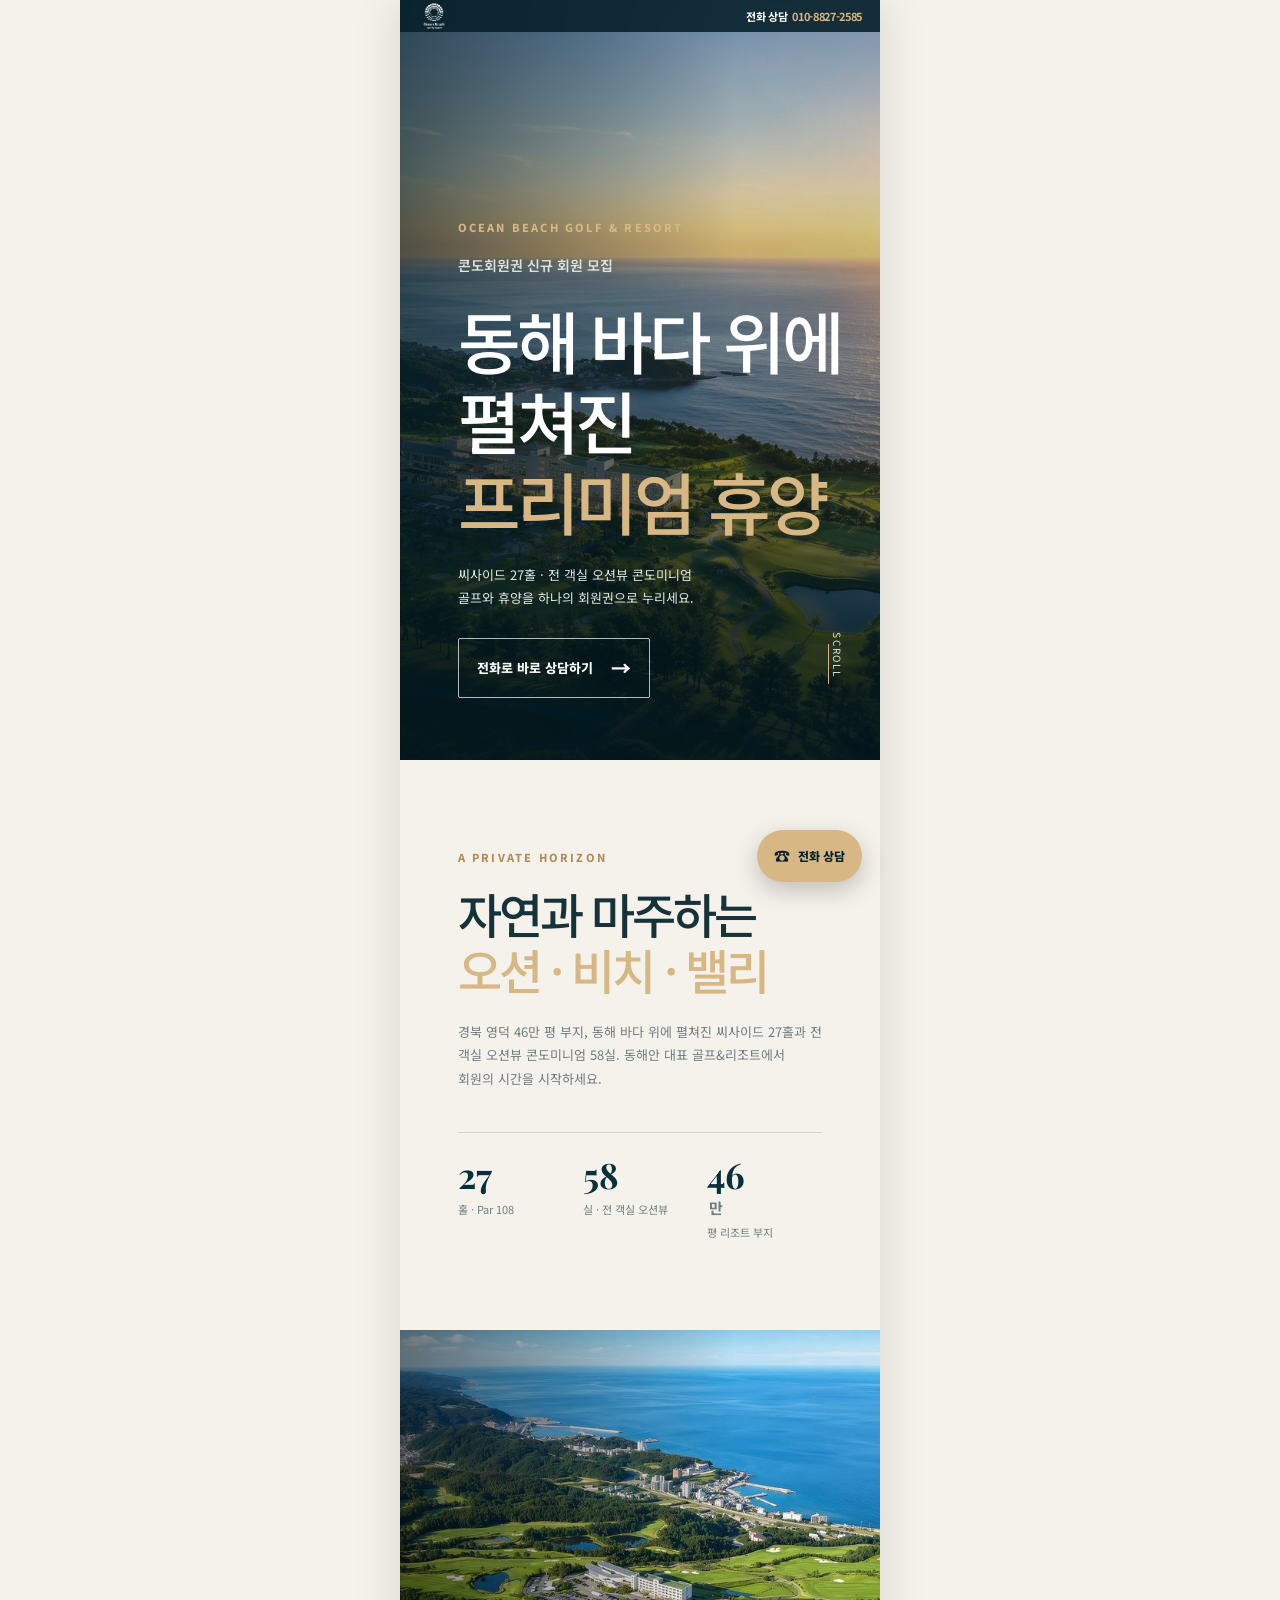
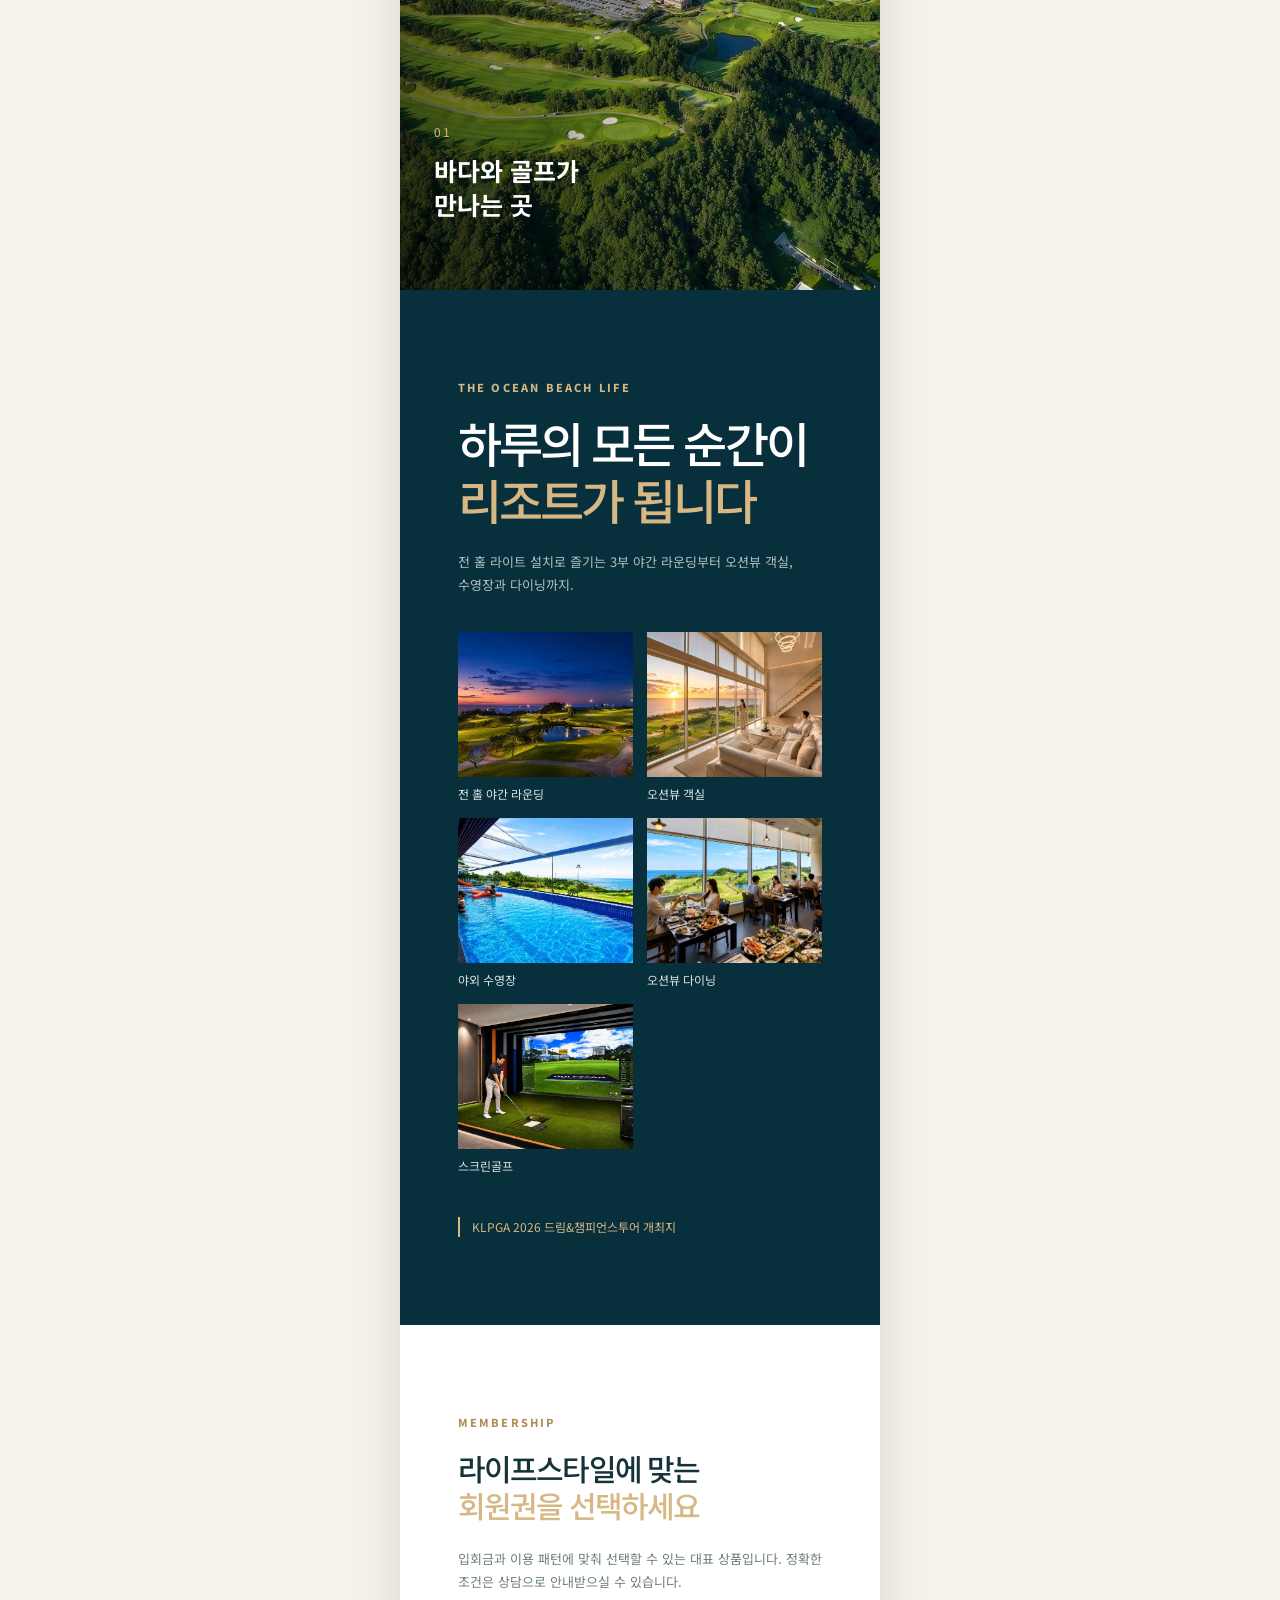
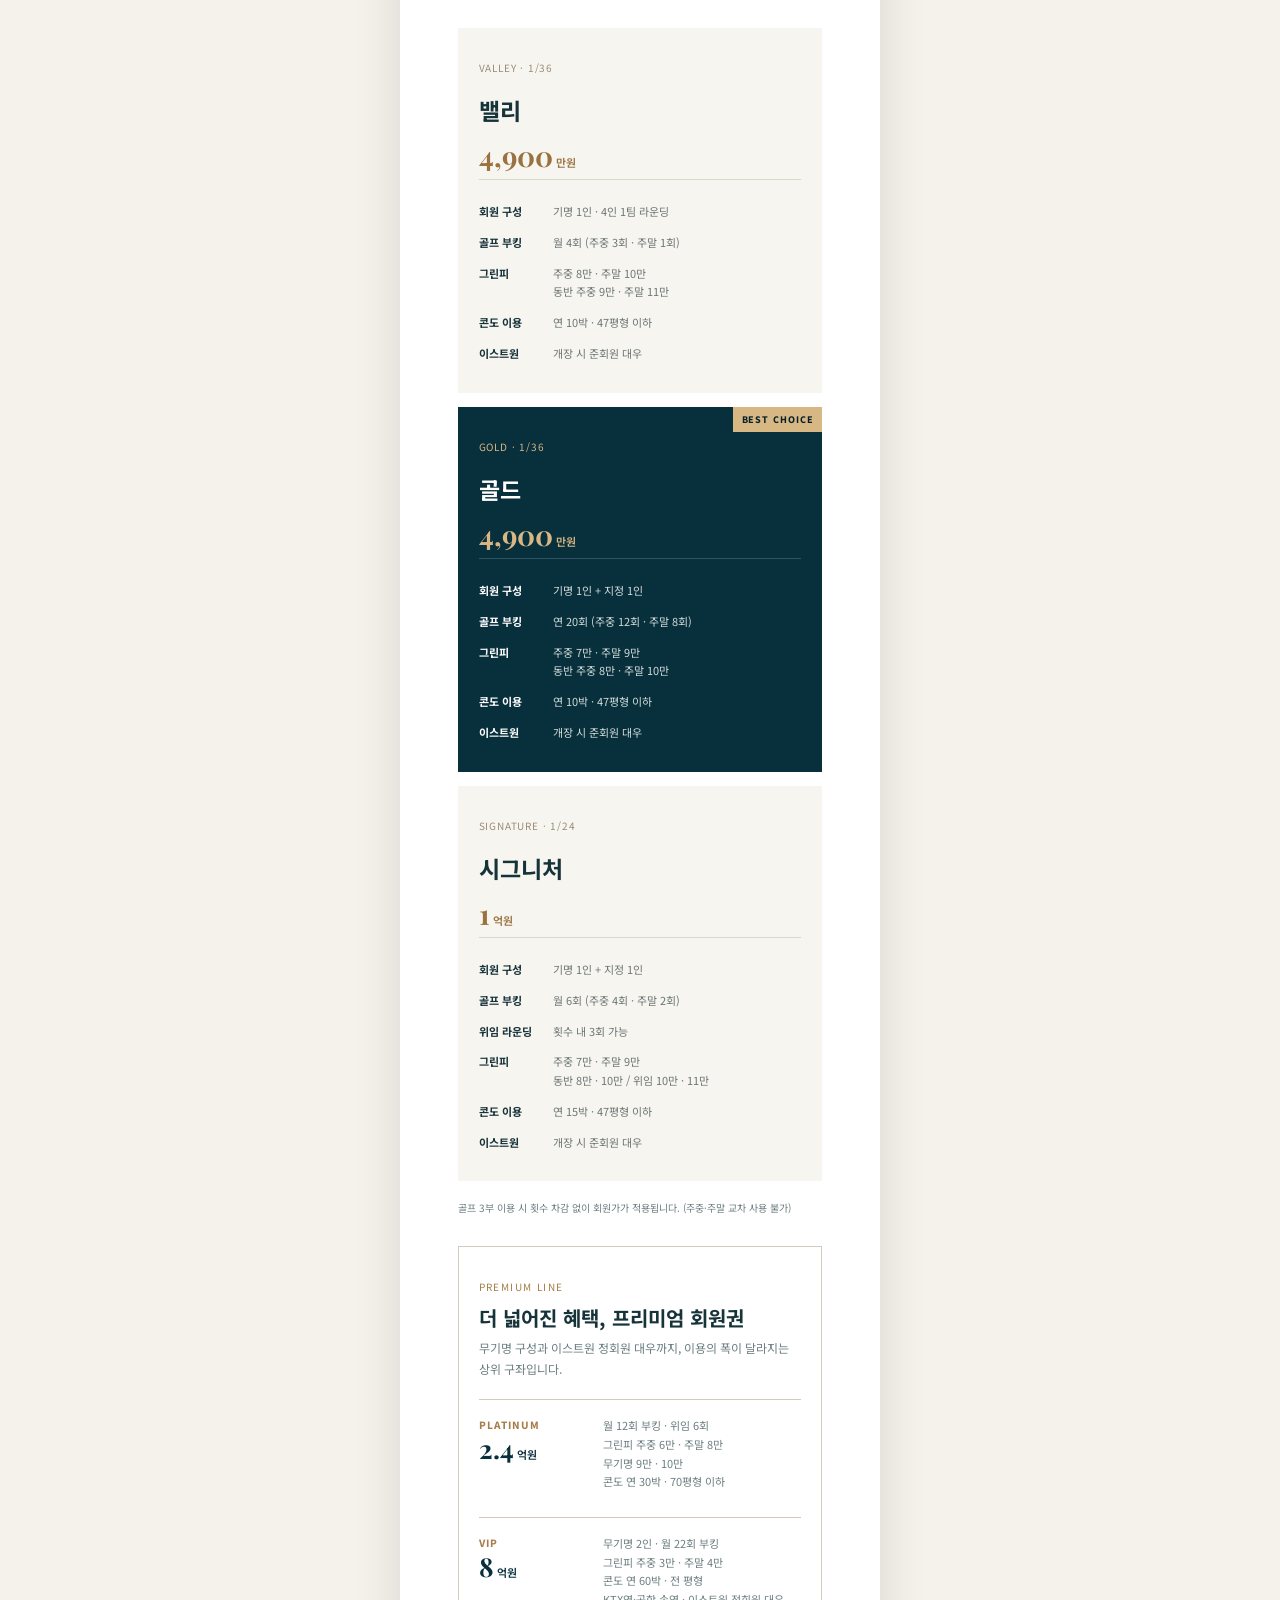
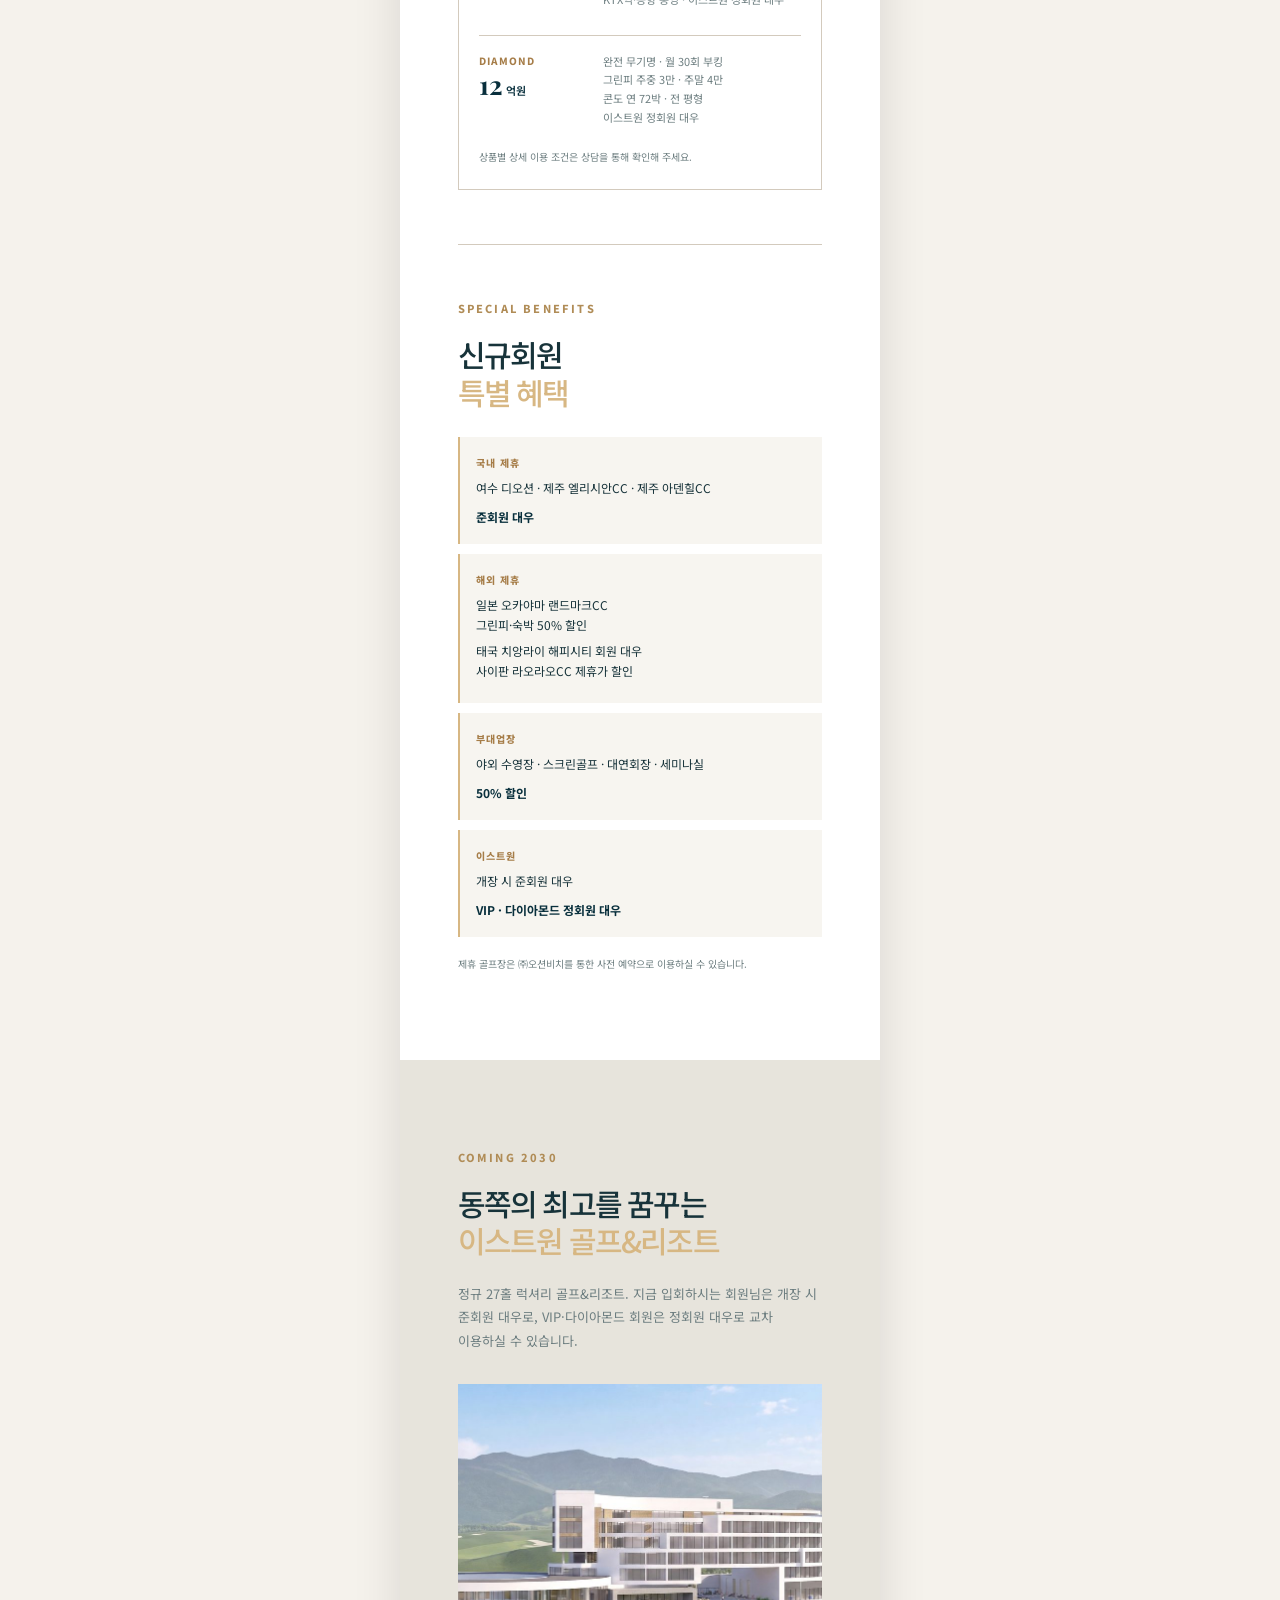
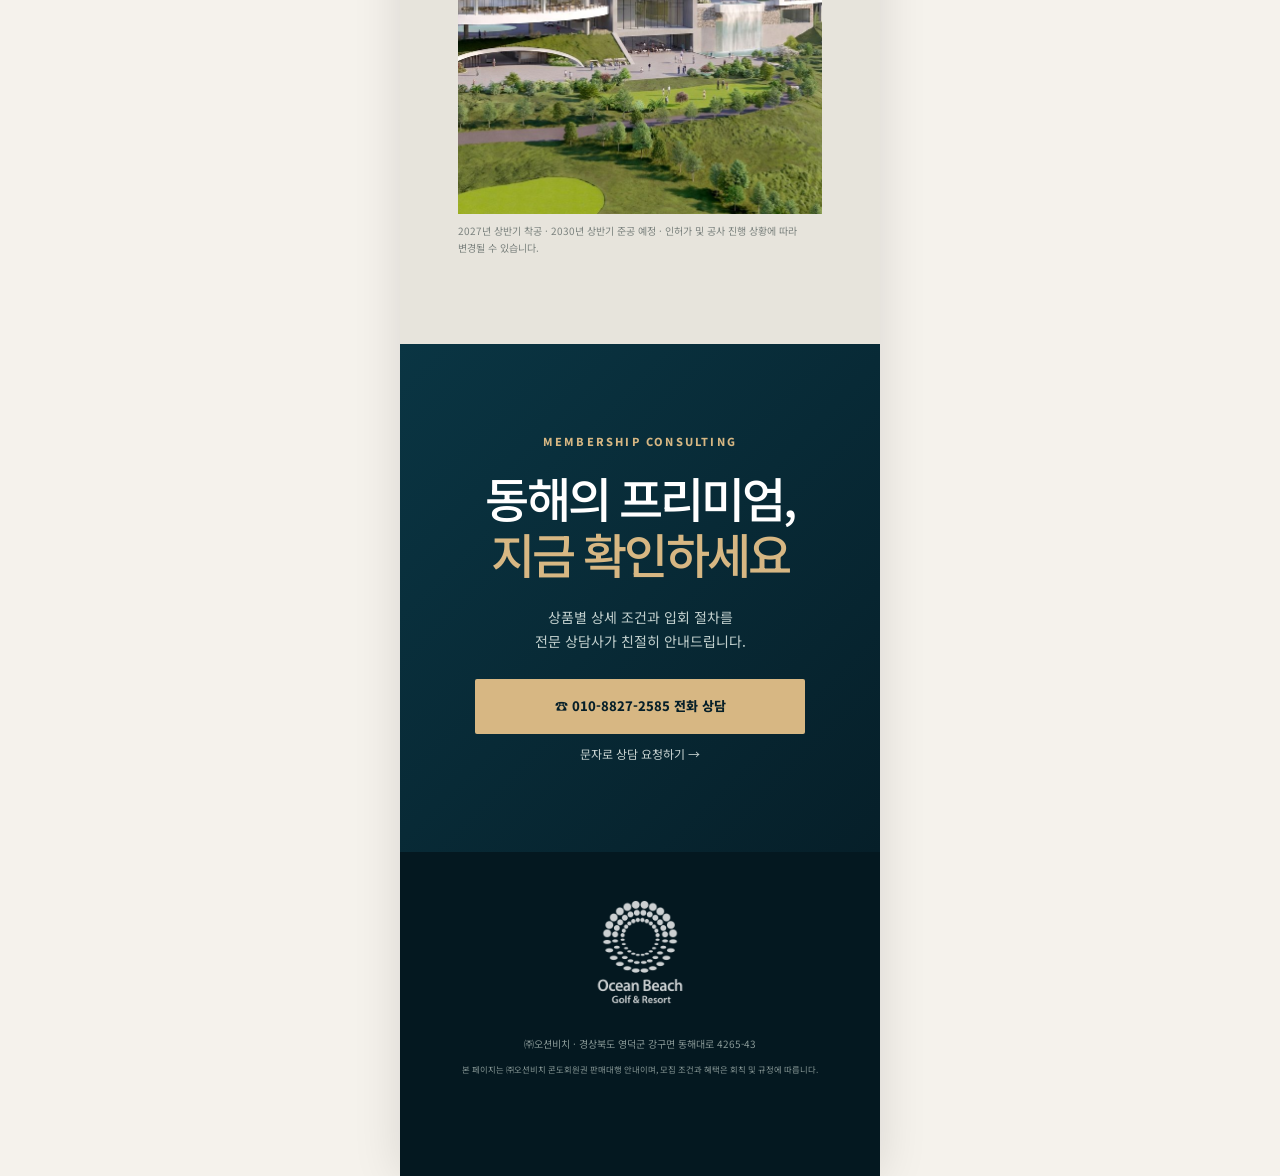
==== index.html @ ee92666e "Initial membership landing page" ====
<!doctype html>
<html lang="ko">
<head>
  <meta charset="utf-8" />
  <meta name="viewport" content="width=device-width, initial-scale=1, viewport-fit=cover" />
  <meta name="theme-color" content="#082f3c" />
  <meta name="description" content="오션비치 골프앤리조트 콘도회원권 상담 안내" />
  <meta property="og:type" content="website" />
  <meta property="og:site_name" content="오션비치 골프앤리조트" />
  <meta property="og:title" content="오션비치 골프앤리조트 | 회원권 상담" />
  <meta property="og:description" content="동해 바다 위에 펼쳐진 씨사이드 27홀과 오션뷰 콘도미니엄. 회원권 상담을 받아보세요." />
  <meta property="og:image" content="assets/ob-aerial.jpg" />
  <meta property="og:image:alt" content="동해를 바라보는 오션비치 골프앤리조트" />
  <meta name="twitter:card" content="summary_large_image" />
  <title>오션비치 골프앤리조트 | 회원권 상담</title>
  <link rel="preconnect" href="https://fonts.googleapis.com" />
  <link rel="preconnect" href="https://fonts.gstatic.com" crossorigin />
  <link href="https://fonts.googleapis.com/css2?family=Noto+Sans+KR:wght@400;500;600;700;800&family=Playfair+Display:wght@600;700&display=swap" rel="stylesheet" />
  <link rel="stylesheet" href="styles.css" />
  <link rel="stylesheet" href="responsive.css" />
</head>
<body>
  <header class="topbar">
    <a class="brand" href="#top" aria-label="오션비치 홈">
      <img src="assets/logo.webp" alt="Ocean Beach Golf & Resort" />
    </a>
    <a class="top-call" href="tel:01088272585">전화 상담 <span>010-8827-2585</span></a>
  </header>

  <main id="top">
    <section class="hero">
      <div class="hero-image"></div>
      <div class="hero-shade"></div>
      <div class="hero-copy">
        <p class="eyebrow light">OCEAN BEACH GOLF & RESORT</p>
        <p class="kicker">콘도회원권 신규 회원 모집</p>
        <h1>동해 바다 위에 펼쳐진<br /><em>프리미엄 휴양</em></h1>
        <p class="hero-desc">씨사이드 27홀 · 전 객실 오션뷰 콘도미니엄<br />골프와 휴양을 하나의 회원권으로 누리세요.</p>
        <a class="button button-light" href="tel:01088272585">전화로 바로 상담하기 <span>→</span></a>
      </div>
      <div class="scroll-cue">SCROLL <span></span></div>
    </section>

    <section class="intro section-pad">
      <p class="eyebrow">A PRIVATE HORIZON</p>
      <h2>자연과 마주하는<br /><em>오션 · 비치 · 밸리</em></h2>
      <p class="body-copy">경북 영덕 46만 평 부지, 동해 바다 위에 펼쳐진 씨사이드 27홀과 전 객실 오션뷰 콘도미니엄 58실. 동해안 대표 골프&리조트에서 회원의 시간을 시작하세요.</p>
      <div class="stat-grid">
        <div><strong>27</strong><span>홀 · Par 108</span></div>
        <div><strong>58</strong><span>실 · 전 객실 오션뷰</span></div>
        <div><strong>46<span>만</span></strong><span>평 리조트 부지</span></div>
      </div>
    </section>

    <section class="feature-photo">
      <img src="assets/ob-course.jpg" alt="오션비치 씨사이드 코스와 동해" />
      <div class="photo-label"><span>01</span><strong>바다와 골프가<br />만나는 곳</strong></div>
    </section>

    <section class="experience section-pad dark-section">
      <p class="eyebrow light">THE OCEAN BEACH LIFE</p>
      <h2>하루의 모든 순간이<br /><em>리조트가 됩니다</em></h2>
      <p class="muted">전 홀 라이트 설치로 즐기는 3부 야간 라운딩부터 오션뷰 객실, 수영장과 다이닝까지.</p>
      <div class="experience-list">
        <figure><img src="assets/ob-night.jpg" alt="야간 라운딩" /><figcaption>전 홀 야간 라운딩</figcaption></figure>
        <figure><img src="assets/ob-room.jpg" alt="복층형 오션뷰 객실" /><figcaption>오션뷰 객실</figcaption></figure>
        <figure><img src="assets/ob-pool.jpg" alt="야외 수영장" /><figcaption>야외 수영장</figcaption></figure>
        <figure><img src="assets/ob-dining.jpg" alt="오션뷰 레스토랑" /><figcaption>오션뷰 다이닝</figcaption></figure>
        <figure><img src="assets/ob-screen.jpg" alt="스크린골프장" /><figcaption>스크린골프</figcaption></figure>
      </div>
      <p class="tour-note">KLPGA 2026 드림&챔피언스투어 개최지</p>
    </section>

    <section class="membership section-pad">
      <p class="eyebrow">MEMBERSHIP</p>
      <h2>라이프스타일에 맞는<br /><em>회원권을 선택하세요</em></h2>
      <p class="body-copy">입회금과 이용 패턴에 맞춰 선택할 수 있는 대표 상품입니다. 정확한 조건은 상담으로 안내받으실 수 있습니다.</p>
      <div class="cards">
        <article class="plan-card"><div class="plan-head"><span>VALLEY · 1/36</span><h3>밸리</h3><strong>4,900<small>만원</small></strong></div><ul><li><b>회원 구성</b>기명 1인 · 4인 1팀 라운딩</li><li><b>골프 부킹</b>월 4회 (주중 3회 · 주말 1회)</li><li><b>그린피</b>주중 8만 · 주말 10만<br />동반 주중 9만 · 주말 11만</li><li><b>콘도 이용</b>연 10박 · 47평형 이하</li><li><b>이스트원</b>개장 시 준회원 대우</li></ul></article>
        <article class="plan-card featured"><div class="popular">BEST CHOICE</div><div class="plan-head"><span>GOLD · 1/36</span><h3>골드</h3><strong>4,900<small>만원</small></strong></div><ul><li><b>회원 구성</b>기명 1인 + 지정 1인</li><li><b>골프 부킹</b>연 20회 (주중 12회 · 주말 8회)</li><li><b>그린피</b>주중 7만 · 주말 9만<br />동반 주중 8만 · 주말 10만</li><li><b>콘도 이용</b>연 10박 · 47평형 이하</li><li><b>이스트원</b>개장 시 준회원 대우</li></ul></article>
        <article class="plan-card"><div class="plan-head"><span>SIGNATURE · 1/24</span><h3>시그니처</h3><strong>1<small>억원</small></strong></div><ul><li><b>회원 구성</b>기명 1인 + 지정 1인</li><li><b>골프 부킹</b>월 6회 (주중 4회 · 주말 2회)</li><li><b>위임 라운딩</b>횟수 내 3회 가능</li><li><b>그린피</b>주중 7만 · 주말 9만<br />동반 8만 · 10만 / 위임 10만 · 11만</li><li><b>콘도 이용</b>연 15박 · 47평형 이하</li><li><b>이스트원</b>개장 시 준회원 대우</li></ul></article>
      </div>
      <p class="membership-note">골프 3부 이용 시 횟수 차감 없이 회원가가 적용됩니다. (주중·주말 교차 사용 불가)</p>
      <section class="premium" aria-label="프리미엄 라인 안내">
        <div class="premium-intro"><span>PREMIUM LINE</span><h3>더 넓어진 혜택, 프리미엄 회원권</h3><p>무기명 구성과 이스트원 정회원 대우까지, 이용의 폭이 달라지는 상위 구좌입니다.</p></div>
        <div class="premium-plans">
          <article class="premium-card"><div><span>PLATINUM</span><strong>2.4<small>억원</small></strong></div><p>월 12회 부킹 · 위임 6회<br />그린피 주중 6만 · 주말 8만<br />무기명 9만 · 10만<br />콘도 연 30박 · 70평형 이하</p></article>
          <article class="premium-card"><div><span>VIP</span><strong>8<small>억원</small></strong></div><p>무기명 2인 · 월 22회 부킹<br />그린피 주중 3만 · 주말 4만<br />콘도 연 60박 · 전 평형<br />KTX역·공항 송영 · 이스트원 정회원 대우</p></article>
          <article class="premium-card"><div><span>DIAMOND</span><strong>12<small>억원</small></strong></div><p>완전 무기명 · 월 30회 부킹<br />그린피 주중 3만 · 주말 4만<br />콘도 연 72박 · 전 평형<br />이스트원 정회원 대우</p></article>
        </div>
        <p class="premium-note">상품별 상세 이용 조건은 상담을 통해 확인해 주세요.</p>
      </section>
      <section class="benefits" aria-label="신규회원 특별 혜택">
        <p class="eyebrow">SPECIAL BENEFITS</p>
        <h2>신규회원<br /><em>특별 혜택</em></h2>
        <div class="benefit-list">
          <article><span>국내 제휴</span><p>여수 디오션 · 제주 엘리시안CC · 제주 아덴힐CC</p><strong>준회원 대우</strong></article>
          <article><span>해외 제휴</span><p>일본 오카야마 랜드마크CC<br />그린피·숙박 50% 할인</p><p>태국 치앙라이 해피시티 회원 대우<br />사이판 라오라오CC 제휴가 할인</p></article>
          <article><span>부대업장</span><p>야외 수영장 · 스크린골프 · 대연회장 · 세미나실</p><strong>50% 할인</strong></article>
          <article><span>이스트원</span><p>개장 시 준회원 대우</p><strong>VIP · 다이아몬드 정회원 대우</strong></article>
        </div>
        <p class="benefit-note">제휴 골프장은 ㈜오션비치를 통한 사전 예약으로 이용하실 수 있습니다.</p>
      </section>
    </section>

    <section class="eastone section-pad">
      <div class="eastone-copy"><p class="eyebrow">COMING 2030</p><h2>동쪽의 최고를 꿈꾸는<br /><em>이스트원 골프&리조트</em></h2><p class="body-copy">정규 27홀 럭셔리 골프&리조트. 지금 입회하시는 회원님은 개장 시 준회원 대우로, VIP·다이아몬드 회원은 정회원 대우로 교차 이용하실 수 있습니다.</p></div>
      <img src="assets/eastone-clubhouse.jpg" alt="이스트원 클럽하우스 및 콘도미니엄 조감도" />
      <p class="caption">2027년 상반기 착공 · 2030년 상반기 준공 예정 · 인허가 및 공사 진행 상황에 따라 변경될 수 있습니다.</p>
    </section>

    <section class="contact section-pad">
      <div class="contact-inner"><p class="eyebrow light">MEMBERSHIP CONSULTING</p><h2>동해의 프리미엄,<br /><em>지금 확인하세요</em></h2><p>상품별 상세 조건과 입회 절차를<br />전문 상담사가 친절히 안내드립니다.</p><a class="button button-gold" href="tel:01088272585">☎ 010-8827-2585 전화 상담</a><a class="sms-link" href="sms:01088272585?body=오션비치 회원권 상담 요청드립니다.">문자로 상담 요청하기 →</a></div>
    </section>
  </main>

  <footer><img src="assets/logo.webp" alt="Ocean Beach Golf & Resort" /><p>㈜오션비치 · 경상북도 영덕군 강구면 동해대로 4265-43</p><small>본 페이지는 ㈜오션비치 콘도회원권 판매대행 안내이며, 모집 조건과 혜택은 회칙 및 규정에 따릅니다.</small></footer>
  <a class="floating-call" href="tel:01088272585" aria-label="전화 상담">☎ <span>전화 상담</span></a>
</body>
</html>
---- styles.css ----
:root{--navy:#082f3c;--deep:#061f29;--cream:#f5f2ec;--sand:#d7b783;--ink:#17333a;--muted:#6d7e80}*{box-sizing:border-box}html{scroll-behavior:smooth}body{margin:0;color:var(--ink);font-family:'Noto Sans KR',sans-serif;background:var(--cream);line-height:1.7}a{color:inherit;text-decoration:none}img{display:block;max-width:100%}.topbar{height:64px;position:fixed;top:0;left:0;right:0;z-index:10;display:flex;align-items:center;justify-content:space-between;padding:0 5%;background:rgba(6,31,41,.88);backdrop-filter:blur(12px)}.brand img{width:145px;filter:brightness(0) invert(1)}.top-call{font-size:12px;color:#fff;font-weight:700}.top-call span{color:var(--sand);margin-left:6px}.hero{height:min(760px,100svh);min-height:640px;position:relative;color:#fff;overflow:hidden;display:flex;align-items:flex-end}.hero-image{position:absolute;inset:0;background:url('https://culeisure.github.io/oceanbeachgolfnresort/img/ob-aerial.jpg') center/cover}.hero-shade{position:absolute;inset:0;background:linear-gradient(0deg,rgba(2,22,29,.92),rgba(3,38,47,.18) 70%),linear-gradient(90deg,rgba(3,25,32,.6),transparent 70%)}.hero-copy{position:relative;z-index:1;padding:0 7% 18%;max-width:680px}.eyebrow{letter-spacing:.2em;font-size:11px;font-weight:800;color:#b08c56;margin:0 0 18px}.eyebrow.light{color:var(--sand)}.kicker{font-size:14px;font-weight:600;margin:0 0 22px;color:#dce4e2}h1,h2,h3,p{margin-top:0}h1,h2{font-weight:500;letter-spacing:-.06em;line-height:1.18;margin-bottom:22px}h1{font-size:clamp(37px,8vw,68px)}h2{font-size:clamp(30px,7vw,48px)}em{color:var(--sand);font-style:normal}.hero-desc{font-size:14px;color:#dfe8e6;line-height:1.85}.button{display:inline-flex;align-items:center;justify-content:center;border-radius:2px;padding:12px 18px;font-weight:800;font-size:13px;margin-top:15px}.button-light{border:1px solid rgba(255,255,255,.7);color:#fff}.button span{font-size:20px;margin-left:18px}.button-gold{background:var(--sand);color:var(--deep);padding:16px 25px}.scroll-cue{position:absolute;right:7%;bottom:10%;font-size:10px;letter-spacing:.18em;color:#dbe2df;writing-mode:vertical-rl}.scroll-cue span{display:block;height:40px;border-left:1px solid var(--sand);margin:12px auto 0}.section-pad{padding:88px 7%}.intro{background:var(--cream)}.body-copy{color:var(--muted);font-size:14px;line-height:1.9;max-width:620px}.stat-grid{display:grid;grid-template-columns:repeat(3,1fr);gap:10px;border-top:1px solid #d6d0c3;margin-top:42px;padding-top:24px}.stat-grid strong{display:block;font-family:'Playfair Display',serif;color:var(--navy);font-size:35px;line-height:1}.stat-grid strong span{font-family:'Noto Sans KR';font-size:15px;margin-left:2px}.stat-grid span{display:block;font-size:11px;color:var(--muted);margin-top:8px}.feature-photo{height:430px;position:relative;overflow:hidden}.feature-photo img{height:100%;width:100%;object-fit:cover}.feature-photo:after{content:'';position:absolute;inset:0;background:linear-gradient(90deg,rgba(0,0,0,.5),transparent 70%)}.photo-label{position:absolute;z-index:1;left:7%;bottom:12%;color:#fff}.photo-label span{display:block;color:var(--sand);font-size:12px;letter-spacing:.2em;margin-bottom:12px}.photo-label strong{font-size:25px;line-height:1.35}.dark-section{background:var(--navy);color:#fff}.muted{color:#b1c1c0;font-size:14px}.experience-list{display:grid;grid-template-columns:1fr 1fr;gap:14px;margin-top:35px}.experience-list figure{margin:0}.experience-list img{height:145px;width:100%;object-fit:cover}.experience-list figcaption{font-size:12px;color:#dce4e2;margin-top:7px}.tour-note{border-left:2px solid var(--sand);padding-left:12px;color:var(--sand);font-size:12px;margin:40px 0 0}.membership{background:#fff}.cards{display:flex;overflow-x:auto;gap:14px;margin:35px -7% 0;padding:0 7% 16px;scroll-snap-type:x mandatory}.plan-card{background:#f7f5f0;min-width:270px;padding:24px 21px;scroll-snap-align:start;position:relative}.plan-card.featured{background:var(--navy);color:#fff}.popular{position:absolute;top:0;right:0;background:var(--sand);color:var(--deep);font-size:9px;font-weight:800;letter-spacing:.1em;padding:5px 9px}.plan-head>span{font-size:10px;color:#9a8b76;letter-spacing:.08em}.featured .plan-head>span{color:var(--sand)}.plan-head h3{font-size:23px;margin:12px 0 2px}.plan-head strong{color:#997240;font-family:'Playfair Display',serif;font-size:28px}.featured .plan-head strong{color:var(--sand)}.plan-head small{font:600 11px 'Noto Sans KR';margin-left:3px}.plan-card ul{list-style:none;padding:16px 0 0;margin:0;border-top:1px solid #ddd7ca;font-size:11px}.featured ul{border-color:#2e5260}.plan-card li{display:flex;gap:9px;padding:6px 0;color:#6d7775}.featured li{color:#d2dcda}.plan-card li b{min-width:65px;color:var(--ink)}.featured li b{color:#fff}.premium{margin-top:30px;border:1px solid #d3cabd;padding:20px}.premium span{font-size:10px;letter-spacing:.14em;color:#a67d48}.premium h3{font-size:18px;margin:6px 0}.premium p{font-size:12px;color:var(--muted);margin:0}.eastone{background:#e7e4dc}.eastone img{margin:32px -7% 0;width:calc(100% + 14%);height:240px;object-fit:cover}.caption{font-size:10px;color:#7b827e;margin:8px 0 0}.contact{background:linear-gradient(135deg,#0a3543,#061f29);color:#fff;text-align:center}.contact-inner{max-width:560px;margin:0 auto}.contact p:not(.eyebrow){color:#c2d0ce;font-size:14px}.contact .button{display:flex;width:100%;max-width:330px;margin:26px auto 10px}.sms-link{display:block;color:#c8d3d1;font-size:12px}.contact h2{margin-bottom:24px}footer{background:#041820;color:#879795;text-align:center;padding:35px 7% 100px;font-size:10px}footer img{width:130px;margin:0 auto 18px;filter:brightness(0) invert(1);opacity:.8}footer p{margin:0 0 10px}footer small{display:block;line-height:1.7}.floating-call{position:fixed;z-index:9;bottom:18px;right:18px;background:var(--sand);color:var(--deep);height:52px;min-width:52px;padding:0 17px;border-radius:28px;display:flex;align-items:center;gap:8px;box-shadow:0 8px 25px rgba(0,0,0,.22);font-weight:800}.floating-call span{font-size:12px}@media(min-width:700px){.topbar{padding:0 8%}.hero-copy{padding-left:12%;padding-bottom:13%}.section-pad{padding-left:12%;padding-right:12%}.cards{margin-left:-12%;margin-right:-12%;padding-left:12%;padding-right:12%}.feature-photo{height:560px}.eastone img{margin-left:-12%;width:calc(100% + 24%);height:430px}}
---- responsive.css ----
/* Smartphone-first layout, including desktop preview. */
html,
body {
  overflow-x: hidden;
}

.hero-image {
  background-image: url("assets/ob-aerial.jpg");
}

body {
  width: 100%;
  max-width: 480px;
  min-height: 100vh;
  margin: 0 auto;
  box-shadow: 0 0 45px rgba(0, 0, 0, .12);
}

.topbar {
  height: 32px;
  left: 50%;
  right: auto;
  width: 100%;
  max-width: 480px;
  min-width: 0;
  transform: translateX(-50%);
  padding: 0 18px;
}

.brand {
  flex: 0 0 auto;
}

.brand img {
  width: auto;
  height: 32px;
  max-width: 43vw;
  object-fit: contain;
}

.top-call {
  display: flex;
  align-items: center;
  gap: 5px;
  white-space: nowrap;
  font-size: 11px;
  letter-spacing: -.03em;
}

.top-call span {
  margin-left: 0;
}

h1,
h2,
h3,
p,
li,
figcaption {
  word-break: keep-all;
}

.hero-copy {
  padding-right: 6%;
}

.hero-desc,
.body-copy,
.muted {
  font-size: 13px;
  line-height: 1.8;
}

.membership h2,
.eastone h2 {
  font-size: clamp(24px, 6.5vw, 30px);
  line-height: 1.25;
  white-space: nowrap;
}

.cards {
  display: grid;
  grid-template-columns: 1fr;
  gap: 14px;
  overflow: visible;
  margin: 34px 0 0;
  padding: 0;
}

.plan-card {
  min-width: 0;
  width: 100%;
}

.premium {
  padding: 24px 20px;
}

.premium-intro h3 {
  font-size: 20px;
  line-height: 1.4;
}

.premium-intro p {
  margin-bottom: 20px;
  line-height: 1.7;
}

.premium-plans {
  display: grid;
  gap: 10px;
}

.premium-card {
  display: grid;
  grid-template-columns: 112px 1fr;
  gap: 12px;
  padding: 16px 0;
  border-top: 1px solid #d3cabd;
}

.premium-card > div {
  display: grid;
  align-content: start;
  gap: 3px;
}

.premium-card span {
  color: #a67d48;
  font-size: 10px;
  font-weight: 800;
  letter-spacing: .1em;
}

.premium-card strong {
  color: var(--navy);
  font-family: 'Playfair Display', serif;
  font-size: 26px;
  line-height: 1;
}

.premium-card small {
  margin-left: 3px;
  font: 600 11px 'Noto Sans KR', sans-serif;
}

.premium-card p {
  margin: 0;
  font-size: 11px;
  line-height: 1.7;
}

.premium-note {
  margin: 6px 0 0 !important;
  color: var(--muted);
  font-size: 10px !important;
}

.membership-note,
.benefit-note {
  margin: 18px 0 0;
  color: var(--muted);
  font-size: 10px;
  line-height: 1.7;
}

.benefits {
  margin-top: 54px;
  padding-top: 54px;
  border-top: 1px solid #d3cabd;
}

.benefits h2 {
  margin-bottom: 26px;
}

.benefit-list {
  display: grid;
  gap: 10px;
}

.benefit-list article {
  padding: 17px 16px;
  background: #f7f5f0;
  border-left: 2px solid var(--sand);
}

.benefit-list span {
  display: block;
  margin-bottom: 7px;
  color: #a67d48;
  font-size: 10px;
  font-weight: 800;
  letter-spacing: .1em;
}

.benefit-list p {
  margin: 0 0 5px;
  color: var(--ink);
  font-size: 12px;
  line-height: 1.7;
}

.benefit-list strong {
  display: block;
  margin-top: 8px;
  color: var(--navy);
  font-size: 12px;
}

.eastone img {
  width: 100%;
  margin: 32px auto 0;
  object-position: center;
}

.floating-call {
  right: max(18px, calc((100vw - 480px) / 2 + 18px));
}

@media (max-width: 360px) {
  .brand img {
    width: auto;
    height: 32px;
  }

  .top-call {
    font-size: 10px;
  }

  h1 {
    font-size: 35px;
  }

  h2 {
    font-size: 29px;
  }
}
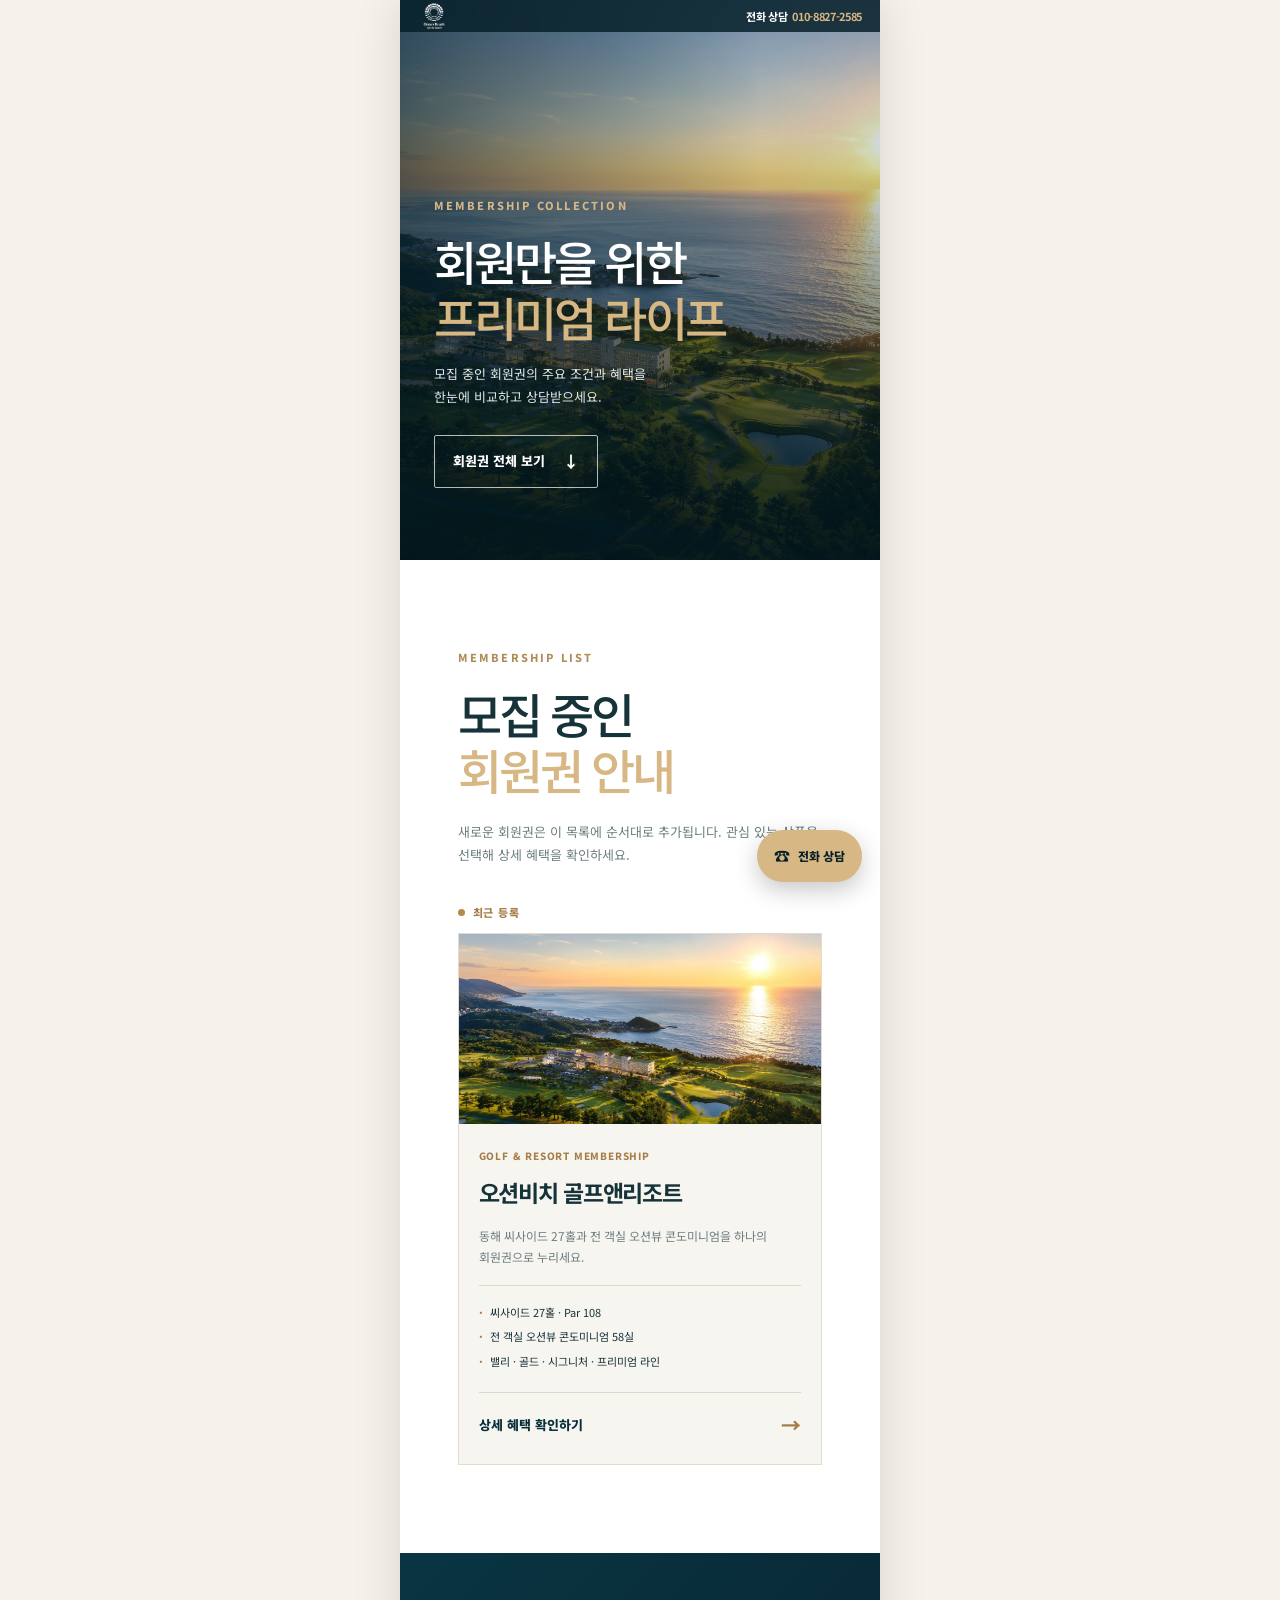
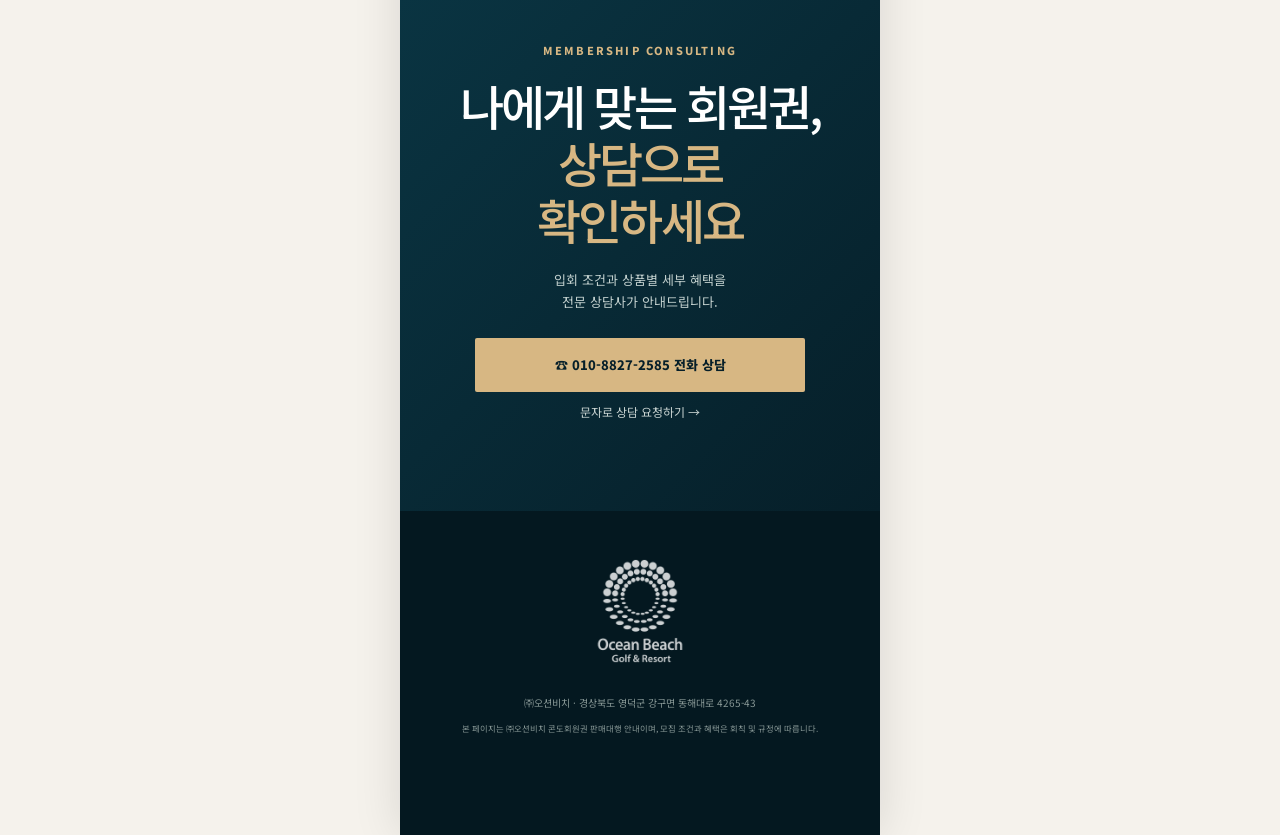
==== commit 5c10fd16: "회원권 목록 추가 및 상세페이지 추가" ====
--- a/index.html
+++ b/index.html
@@ -4,116 +4,42 @@
   <meta charset="utf-8" />
   <meta name="viewport" content="width=device-width, initial-scale=1, viewport-fit=cover" />
   <meta name="theme-color" content="#082f3c" />
-  <meta name="description" content="오션비치 골프앤리조트 콘도회원권 상담 안내" />
+  <meta name="description" content="오션비치 골프앤리조트 회원권 전체 목록과 신규 모집 안내" />
   <meta property="og:type" content="website" />
   <meta property="og:site_name" content="오션비치 골프앤리조트" />
-  <meta property="og:title" content="오션비치 골프앤리조트 | 회원권 상담" />
-  <meta property="og:description" content="동해 바다 위에 펼쳐진 씨사이드 27홀과 오션뷰 콘도미니엄. 회원권 상담을 받아보세요." />
+  <meta property="og:title" content="오션비치 골프앤리조트 | 회원권 전체 안내" />
+  <meta property="og:description" content="현재 모집 중인 회원권과 주요 혜택을 한눈에 확인하세요." />
   <meta property="og:image" content="assets/ob-aerial.jpg" />
   <meta property="og:image:alt" content="동해를 바라보는 오션비치 골프앤리조트" />
   <meta name="twitter:card" content="summary_large_image" />
-  <title>오션비치 골프앤리조트 | 회원권 상담</title>
+  <title>회원권 전체 안내 | 오션비치 골프앤리조트</title>
   <link rel="preconnect" href="https://fonts.googleapis.com" />
   <link rel="preconnect" href="https://fonts.gstatic.com" crossorigin />
   <link href="https://fonts.googleapis.com/css2?family=Noto+Sans+KR:wght@400;500;600;700;800&family=Playfair+Display:wght@600;700&display=swap" rel="stylesheet" />
   <link rel="stylesheet" href="styles.css" />
   <link rel="stylesheet" href="responsive.css" />
+  <link rel="stylesheet" href="catalog.css" />
 </head>
-<body>
-  <header class="topbar">
-    <a class="brand" href="#top" aria-label="오션비치 홈">
-      <img src="assets/logo.webp" alt="Ocean Beach Golf & Resort" />
-    </a>
+<body class="catalog-page">
+  <header class="topbar catalog-topbar">
+    <a class="brand" href="./" aria-label="회원권 전체 목록"><img src="assets/logo.webp" alt="Ocean Beach Golf & Resort" /></a>
     <a class="top-call" href="tel:01088272585">전화 상담 <span>010-8827-2585</span></a>
   </header>
-
-  <main id="top">
-    <section class="hero">
-      <div class="hero-image"></div>
-      <div class="hero-shade"></div>
-      <div class="hero-copy">
-        <p class="eyebrow light">OCEAN BEACH GOLF & RESORT</p>
-        <p class="kicker">콘도회원권 신규 회원 모집</p>
-        <h1>동해 바다 위에 펼쳐진<br /><em>프리미엄 휴양</em></h1>
-        <p class="hero-desc">씨사이드 27홀 · 전 객실 오션뷰 콘도미니엄<br />골프와 휴양을 하나의 회원권으로 누리세요.</p>
-        <a class="button button-light" href="tel:01088272585">전화로 바로 상담하기 <span>→</span></a>
-      </div>
-      <div class="scroll-cue">SCROLL <span></span></div>
+  <main>
+    <section class="catalog-hero">
+      <div class="catalog-hero-image"></div><div class="catalog-hero-shade"></div>
+      <div class="catalog-hero-copy"><p class="eyebrow light">MEMBERSHIP COLLECTION</p><h1>회원만을 위한<br /><em>프리미엄 라이프</em></h1><p>모집 중인 회원권의 주요 조건과 혜택을<br />한눈에 비교하고 상담받으세요.</p><a class="button button-light" href="#membership-list">회원권 전체 보기 <span>↓</span></a></div>
     </section>
-
-    <section class="intro section-pad">
-      <p class="eyebrow">A PRIVATE HORIZON</p>
-      <h2>자연과 마주하는<br /><em>오션 · 비치 · 밸리</em></h2>
-      <p class="body-copy">경북 영덕 46만 평 부지, 동해 바다 위에 펼쳐진 씨사이드 27홀과 전 객실 오션뷰 콘도미니엄 58실. 동해안 대표 골프&리조트에서 회원의 시간을 시작하세요.</p>
-      <div class="stat-grid">
-        <div><strong>27</strong><span>홀 · Par 108</span></div>
-        <div><strong>58</strong><span>실 · 전 객실 오션뷰</span></div>
-        <div><strong>46<span>만</span></strong><span>평 리조트 부지</span></div>
-      </div>
+    <section id="membership-list" class="catalog-list section-pad">
+      <p class="eyebrow">MEMBERSHIP LIST</p><h2>모집 중인<br /><em>회원권 안내</em></h2><p class="body-copy">새로운 회원권은 이 목록에 순서대로 추가됩니다. 관심 있는 상품을 선택해 상세 혜택을 확인하세요.</p>
+      <p class="latest-label"><span></span> 최근 등록</p>
+      <article class="membership-item is-latest">
+        <img src="assets/ob-aerial.jpg" alt="오션비치 골프앤리조트 전경" />
+        <div class="membership-item-copy"><p class="item-category">GOLF &amp; RESORT MEMBERSHIP</p><h3>오션비치 골프앤리조트</h3><p>동해 씨사이드 27홀과 전 객실 오션뷰 콘도미니엄을 하나의 회원권으로 누리세요.</p><ul><li>씨사이드 27홀 · Par 108</li><li>전 객실 오션뷰 콘도미니엄 58실</li><li>밸리 · 골드 · 시그니처 · 프리미엄 라인</li></ul><a class="item-link" href="oceanbeach/">상세 혜택 확인하기 <span>→</span></a></div>
+      </article>
     </section>
-
-    <section class="feature-photo">
-      <img src="assets/ob-course.jpg" alt="오션비치 씨사이드 코스와 동해" />
-      <div class="photo-label"><span>01</span><strong>바다와 골프가<br />만나는 곳</strong></div>
-    </section>
-
-    <section class="experience section-pad dark-section">
-      <p class="eyebrow light">THE OCEAN BEACH LIFE</p>
-      <h2>하루의 모든 순간이<br /><em>리조트가 됩니다</em></h2>
-      <p class="muted">전 홀 라이트 설치로 즐기는 3부 야간 라운딩부터 오션뷰 객실, 수영장과 다이닝까지.</p>
-      <div class="experience-list">
-        <figure><img src="assets/ob-night.jpg" alt="야간 라운딩" /><figcaption>전 홀 야간 라운딩</figcaption></figure>
-        <figure><img src="assets/ob-room.jpg" alt="복층형 오션뷰 객실" /><figcaption>오션뷰 객실</figcaption></figure>
-        <figure><img src="assets/ob-pool.jpg" alt="야외 수영장" /><figcaption>야외 수영장</figcaption></figure>
-        <figure><img src="assets/ob-dining.jpg" alt="오션뷰 레스토랑" /><figcaption>오션뷰 다이닝</figcaption></figure>
-        <figure><img src="assets/ob-screen.jpg" alt="스크린골프장" /><figcaption>스크린골프</figcaption></figure>
-      </div>
-      <p class="tour-note">KLPGA 2026 드림&챔피언스투어 개최지</p>
-    </section>
-
-    <section class="membership section-pad">
-      <p class="eyebrow">MEMBERSHIP</p>
-      <h2>라이프스타일에 맞는<br /><em>회원권을 선택하세요</em></h2>
-      <p class="body-copy">입회금과 이용 패턴에 맞춰 선택할 수 있는 대표 상품입니다. 정확한 조건은 상담으로 안내받으실 수 있습니다.</p>
-      <div class="cards">
-        <article class="plan-card"><div class="plan-head"><span>VALLEY · 1/36</span><h3>밸리</h3><strong>4,900<small>만원</small></strong></div><ul><li><b>회원 구성</b>기명 1인 · 4인 1팀 라운딩</li><li><b>골프 부킹</b>월 4회 (주중 3회 · 주말 1회)</li><li><b>그린피</b>주중 8만 · 주말 10만<br />동반 주중 9만 · 주말 11만</li><li><b>콘도 이용</b>연 10박 · 47평형 이하</li><li><b>이스트원</b>개장 시 준회원 대우</li></ul></article>
-        <article class="plan-card featured"><div class="popular">BEST CHOICE</div><div class="plan-head"><span>GOLD · 1/36</span><h3>골드</h3><strong>4,900<small>만원</small></strong></div><ul><li><b>회원 구성</b>기명 1인 + 지정 1인</li><li><b>골프 부킹</b>연 20회 (주중 12회 · 주말 8회)</li><li><b>그린피</b>주중 7만 · 주말 9만<br />동반 주중 8만 · 주말 10만</li><li><b>콘도 이용</b>연 10박 · 47평형 이하</li><li><b>이스트원</b>개장 시 준회원 대우</li></ul></article>
-        <article class="plan-card"><div class="plan-head"><span>SIGNATURE · 1/24</span><h3>시그니처</h3><strong>1<small>억원</small></strong></div><ul><li><b>회원 구성</b>기명 1인 + 지정 1인</li><li><b>골프 부킹</b>월 6회 (주중 4회 · 주말 2회)</li><li><b>위임 라운딩</b>횟수 내 3회 가능</li><li><b>그린피</b>주중 7만 · 주말 9만<br />동반 8만 · 10만 / 위임 10만 · 11만</li><li><b>콘도 이용</b>연 15박 · 47평형 이하</li><li><b>이스트원</b>개장 시 준회원 대우</li></ul></article>
-      </div>
-      <p class="membership-note">골프 3부 이용 시 횟수 차감 없이 회원가가 적용됩니다. (주중·주말 교차 사용 불가)</p>
-      <section class="premium" aria-label="프리미엄 라인 안내">
-        <div class="premium-intro"><span>PREMIUM LINE</span><h3>더 넓어진 혜택, 프리미엄 회원권</h3><p>무기명 구성과 이스트원 정회원 대우까지, 이용의 폭이 달라지는 상위 구좌입니다.</p></div>
-        <div class="premium-plans">
-          <article class="premium-card"><div><span>PLATINUM</span><strong>2.4<small>억원</small></strong></div><p>월 12회 부킹 · 위임 6회<br />그린피 주중 6만 · 주말 8만<br />무기명 9만 · 10만<br />콘도 연 30박 · 70평형 이하</p></article>
-          <article class="premium-card"><div><span>VIP</span><strong>8<small>억원</small></strong></div><p>무기명 2인 · 월 22회 부킹<br />그린피 주중 3만 · 주말 4만<br />콘도 연 60박 · 전 평형<br />KTX역·공항 송영 · 이스트원 정회원 대우</p></article>
-          <article class="premium-card"><div><span>DIAMOND</span><strong>12<small>억원</small></strong></div><p>완전 무기명 · 월 30회 부킹<br />그린피 주중 3만 · 주말 4만<br />콘도 연 72박 · 전 평형<br />이스트원 정회원 대우</p></article>
-        </div>
-        <p class="premium-note">상품별 상세 이용 조건은 상담을 통해 확인해 주세요.</p>
-      </section>
-      <section class="benefits" aria-label="신규회원 특별 혜택">
-        <p class="eyebrow">SPECIAL BENEFITS</p>
-        <h2>신규회원<br /><em>특별 혜택</em></h2>
-        <div class="benefit-list">
-          <article><span>국내 제휴</span><p>여수 디오션 · 제주 엘리시안CC · 제주 아덴힐CC</p><strong>준회원 대우</strong></article>
-          <article><span>해외 제휴</span><p>일본 오카야마 랜드마크CC<br />그린피·숙박 50% 할인</p><p>태국 치앙라이 해피시티 회원 대우<br />사이판 라오라오CC 제휴가 할인</p></article>
-          <article><span>부대업장</span><p>야외 수영장 · 스크린골프 · 대연회장 · 세미나실</p><strong>50% 할인</strong></article>
-          <article><span>이스트원</span><p>개장 시 준회원 대우</p><strong>VIP · 다이아몬드 정회원 대우</strong></article>
-        </div>
-        <p class="benefit-note">제휴 골프장은 ㈜오션비치를 통한 사전 예약으로 이용하실 수 있습니다.</p>
-      </section>
-    </section>
-
-    <section class="eastone section-pad">
-      <div class="eastone-copy"><p class="eyebrow">COMING 2030</p><h2>동쪽의 최고를 꿈꾸는<br /><em>이스트원 골프&리조트</em></h2><p class="body-copy">정규 27홀 럭셔리 골프&리조트. 지금 입회하시는 회원님은 개장 시 준회원 대우로, VIP·다이아몬드 회원은 정회원 대우로 교차 이용하실 수 있습니다.</p></div>
-      <img src="assets/eastone-clubhouse.jpg" alt="이스트원 클럽하우스 및 콘도미니엄 조감도" />
-      <p class="caption">2027년 상반기 착공 · 2030년 상반기 준공 예정 · 인허가 및 공사 진행 상황에 따라 변경될 수 있습니다.</p>
-    </section>
-
-    <section class="contact section-pad">
-      <div class="contact-inner"><p class="eyebrow light">MEMBERSHIP CONSULTING</p><h2>동해의 프리미엄,<br /><em>지금 확인하세요</em></h2><p>상품별 상세 조건과 입회 절차를<br />전문 상담사가 친절히 안내드립니다.</p><a class="button button-gold" href="tel:01088272585">☎ 010-8827-2585 전화 상담</a><a class="sms-link" href="sms:01088272585?body=오션비치 회원권 상담 요청드립니다.">문자로 상담 요청하기 →</a></div>
-    </section>
+    <section class="catalog-callout section-pad"><p class="eyebrow light">MEMBERSHIP CONSULTING</p><h2>나에게 맞는 회원권,<br /><em>상담으로 확인하세요</em></h2><p>입회 조건과 상품별 세부 혜택을<br />전문 상담사가 안내드립니다.</p><a class="button button-gold" href="tel:01088272585">☎ 010-8827-2585 전화 상담</a><a class="sms-link" href="sms:01088272585?body=오션비치 회원권 상담 요청드립니다.">문자로 상담 요청하기 →</a></section>
   </main>
-
   <footer><img src="assets/logo.webp" alt="Ocean Beach Golf & Resort" /><p>㈜오션비치 · 경상북도 영덕군 강구면 동해대로 4265-43</p><small>본 페이지는 ㈜오션비치 콘도회원권 판매대행 안내이며, 모집 조건과 혜택은 회칙 및 규정에 따릅니다.</small></footer>
   <a class="floating-call" href="tel:01088272585" aria-label="전화 상담">☎ <span>전화 상담</span></a>
 </body>
--- a/catalog.css
+++ b/catalog.css
@@ -0,0 +1 @@
+.catalog-page .topbar{background:rgba(6,31,41,.84)}.catalog-hero{height:560px;position:relative;display:flex;align-items:flex-end;overflow:hidden;color:#fff}.catalog-hero-image{position:absolute;inset:0;background:url('assets/ob-aerial.jpg') center/cover}.catalog-hero-shade{position:absolute;inset:0;background:linear-gradient(0deg,rgba(2,22,29,.92),rgba(3,38,47,.18) 70%),linear-gradient(90deg,rgba(3,25,32,.58),transparent 75%)}.catalog-hero-copy{position:relative;z-index:1;padding:0 7% 15%;width:100%}.catalog-hero-copy h1{font-size:clamp(36px,8vw,47px);margin-bottom:18px}.catalog-hero-copy>p:not(.eyebrow){font-size:13px;line-height:1.8;color:#dfe8e6}.catalog-hero-copy .button{margin-top:13px}.catalog-hero-copy .button span{font-size:16px}.catalog-list{background:#fff}.latest-label{display:flex;align-items:center;gap:8px;margin:36px 0 12px;color:#a67d48;font-size:11px;font-weight:800;letter-spacing:.08em}.latest-label span{width:7px;height:7px;border-radius:50%;background:#b78849}.membership-item{overflow:hidden;background:#f7f5f0;border:1px solid #e2dbcf}.membership-item img{width:100%;height:190px;object-fit:cover}.membership-item-copy{padding:23px 20px 22px}.item-category{margin-bottom:9px;color:#a67d48;font-size:10px;font-weight:800;letter-spacing:.08em}.membership-item h3{margin-bottom:12px;font-size:23px;letter-spacing:-.05em}.membership-item-copy>p:not(.item-category){color:var(--muted);font-size:12px;line-height:1.75}.membership-item ul{margin:18px 0;padding:14px 0 0;list-style:none;border-top:1px solid #ddd7ca}.membership-item li{position:relative;padding:3px 0 3px 11px;color:var(--ink);font-size:11px}.membership-item li:before{content:'·';position:absolute;left:0;color:#a67d48;font-weight:800}.item-link{display:flex;align-items:center;justify-content:space-between;padding-top:15px;border-top:1px solid #ddd7ca;color:var(--navy);font-size:13px;font-weight:800}.item-link span{font-size:20px;color:#a67d48}.catalog-callout{background:linear-gradient(135deg,#0a3543,#061f29);color:#fff;text-align:center}.catalog-callout p:not(.eyebrow){color:#c2d0ce;font-size:13px}.catalog-callout .button{display:flex;width:100%;max-width:330px;margin:25px auto 10px}.catalog-callout .sms-link{display:block;color:#c8d3d1;font-size:12px}@media(max-width:360px){.catalog-hero-copy h1{font-size:34px}.membership-item h3{font-size:21px}}
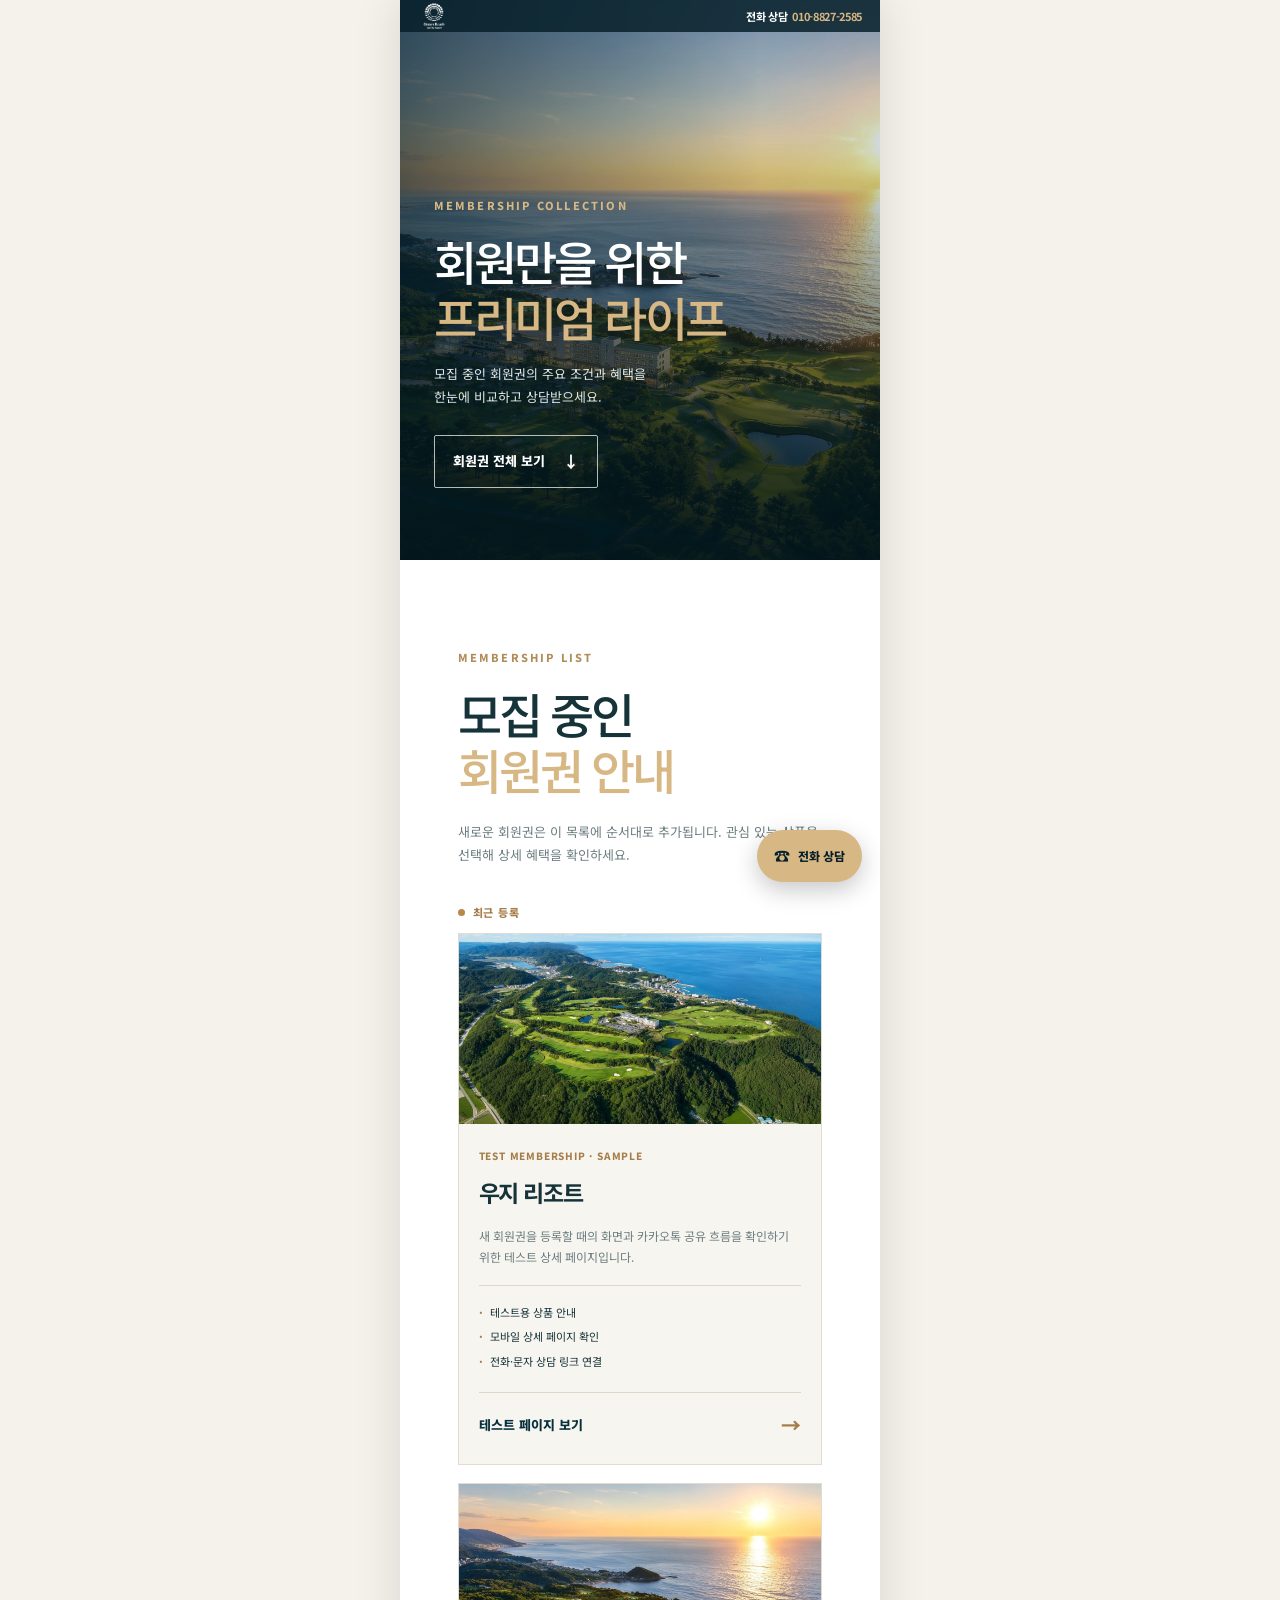
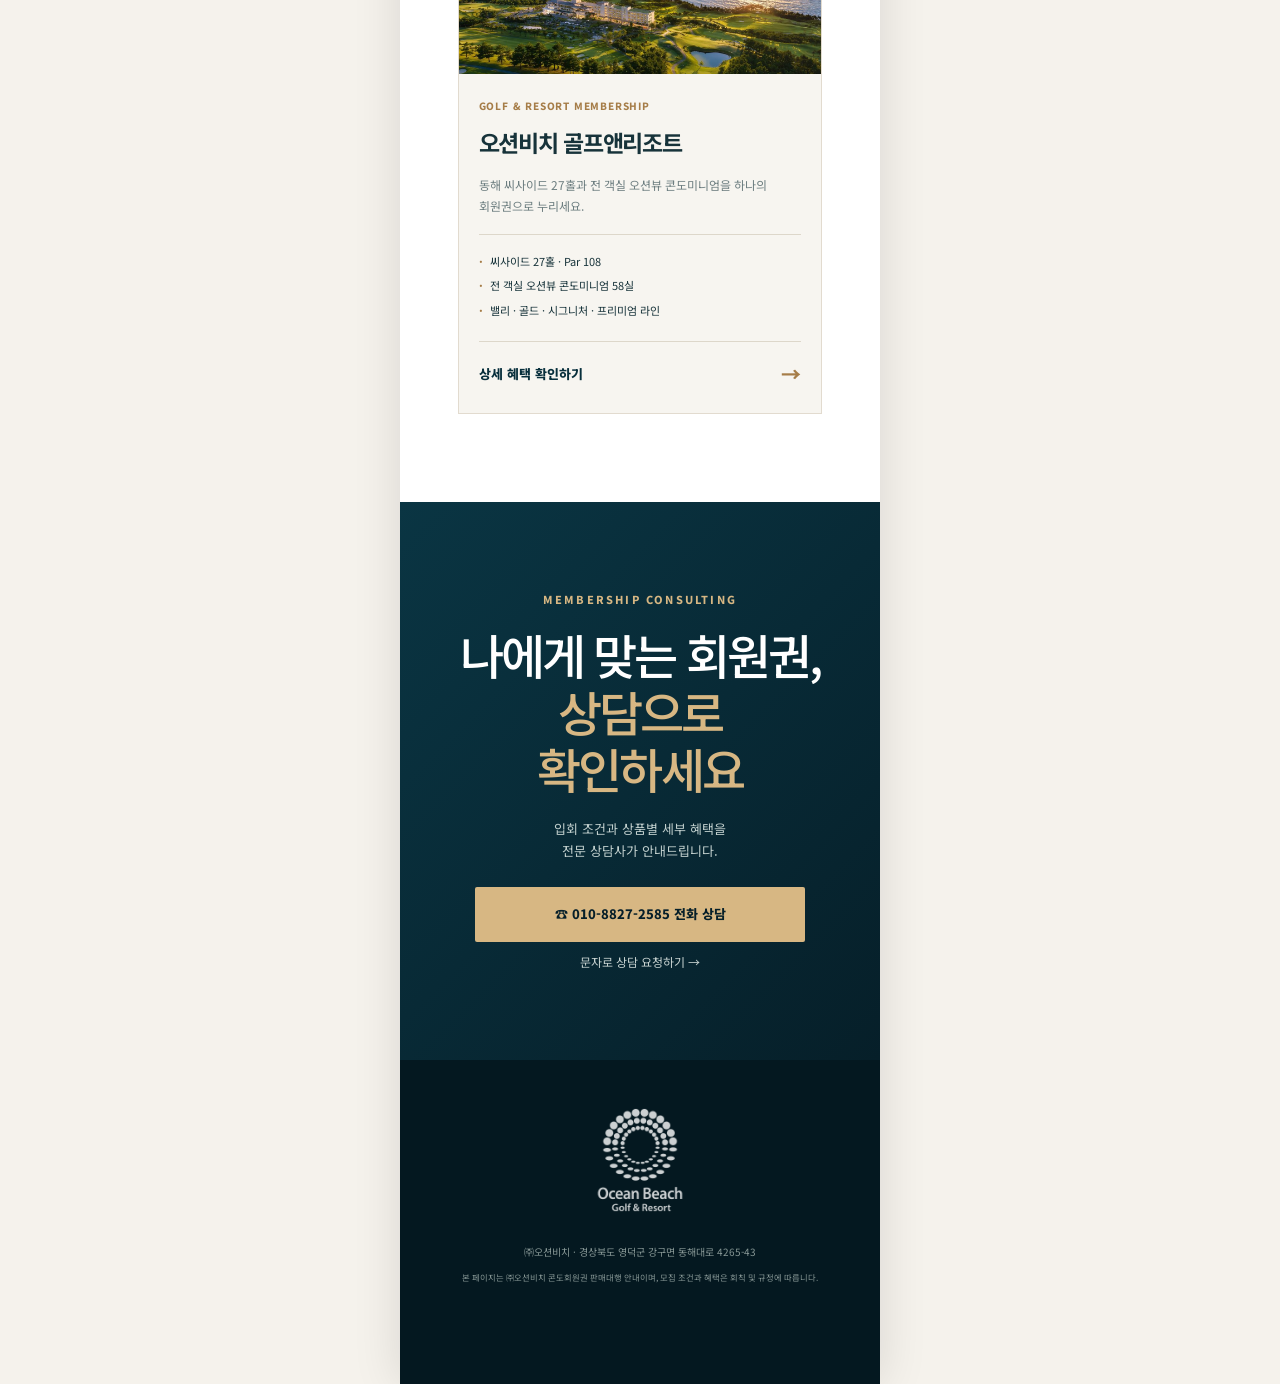
==== commit 41ff748d: "테스트추가" ====
--- a/index.html
+++ b/index.html
@@ -4,15 +4,15 @@
   <meta charset="utf-8" />
   <meta name="viewport" content="width=device-width, initial-scale=1, viewport-fit=cover" />
   <meta name="theme-color" content="#082f3c" />
-  <meta name="description" content="오션비치 골프앤리조트 회원권 전체 목록과 신규 모집 안내" />
+  <meta name="description" content="프리미엄 골프·리조트 회원권 전체 목록과 신규 모집 안내" />
   <meta property="og:type" content="website" />
-  <meta property="og:site_name" content="오션비치 골프앤리조트" />
-  <meta property="og:title" content="오션비치 골프앤리조트 | 회원권 전체 안내" />
+  <meta property="og:site_name" content="프리미엄 회원권 안내" />
+  <meta property="og:title" content="프리미엄 회원권 | 전체 안내" />
   <meta property="og:description" content="현재 모집 중인 회원권과 주요 혜택을 한눈에 확인하세요." />
   <meta property="og:image" content="assets/ob-aerial.jpg" />
   <meta property="og:image:alt" content="동해를 바라보는 오션비치 골프앤리조트" />
   <meta name="twitter:card" content="summary_large_image" />
-  <title>회원권 전체 안내 | 오션비치 골프앤리조트</title>
+  <title>회원권 전체 안내 | 프리미엄 회원권</title>
   <link rel="preconnect" href="https://fonts.googleapis.com" />
   <link rel="preconnect" href="https://fonts.gstatic.com" crossorigin />
   <link href="https://fonts.googleapis.com/css2?family=Noto+Sans+KR:wght@400;500;600;700;800&family=Playfair+Display:wght@600;700&display=swap" rel="stylesheet" />
@@ -34,6 +34,10 @@
       <p class="eyebrow">MEMBERSHIP LIST</p><h2>모집 중인<br /><em>회원권 안내</em></h2><p class="body-copy">새로운 회원권은 이 목록에 순서대로 추가됩니다. 관심 있는 상품을 선택해 상세 혜택을 확인하세요.</p>
       <p class="latest-label"><span></span> 최근 등록</p>
       <article class="membership-item is-latest">
+        <img src="assets/ob-course.jpg" alt="우지 리조트 테스트 이미지" />
+        <div class="membership-item-copy"><p class="item-category">TEST MEMBERSHIP · SAMPLE</p><h3>우지 리조트</h3><p>새 회원권을 등록할 때의 화면과 카카오톡 공유 흐름을 확인하기 위한 테스트 상세 페이지입니다.</p><ul><li>테스트용 상품 안내</li><li>모바일 상세 페이지 확인</li><li>전화·문자 상담 링크 연결</li></ul><a class="item-link" href="wooji/">테스트 페이지 보기 <span>→</span></a></div>
+      </article>
+      <article class="membership-item">
         <img src="assets/ob-aerial.jpg" alt="오션비치 골프앤리조트 전경" />
         <div class="membership-item-copy"><p class="item-category">GOLF &amp; RESORT MEMBERSHIP</p><h3>오션비치 골프앤리조트</h3><p>동해 씨사이드 27홀과 전 객실 오션뷰 콘도미니엄을 하나의 회원권으로 누리세요.</p><ul><li>씨사이드 27홀 · Par 108</li><li>전 객실 오션뷰 콘도미니엄 58실</li><li>밸리 · 골드 · 시그니처 · 프리미엄 라인</li></ul><a class="item-link" href="oceanbeach/">상세 혜택 확인하기 <span>→</span></a></div>
       </article>
--- a/catalog.css
+++ b/catalog.css
@@ -1 +1 @@
-.catalog-page .topbar{background:rgba(6,31,41,.84)}.catalog-hero{height:560px;position:relative;display:flex;align-items:flex-end;overflow:hidden;color:#fff}.catalog-hero-image{position:absolute;inset:0;background:url('assets/ob-aerial.jpg') center/cover}.catalog-hero-shade{position:absolute;inset:0;background:linear-gradient(0deg,rgba(2,22,29,.92),rgba(3,38,47,.18) 70%),linear-gradient(90deg,rgba(3,25,32,.58),transparent 75%)}.catalog-hero-copy{position:relative;z-index:1;padding:0 7% 15%;width:100%}.catalog-hero-copy h1{font-size:clamp(36px,8vw,47px);margin-bottom:18px}.catalog-hero-copy>p:not(.eyebrow){font-size:13px;line-height:1.8;color:#dfe8e6}.catalog-hero-copy .button{margin-top:13px}.catalog-hero-copy .button span{font-size:16px}.catalog-list{background:#fff}.latest-label{display:flex;align-items:center;gap:8px;margin:36px 0 12px;color:#a67d48;font-size:11px;font-weight:800;letter-spacing:.08em}.latest-label span{width:7px;height:7px;border-radius:50%;background:#b78849}.membership-item{overflow:hidden;background:#f7f5f0;border:1px solid #e2dbcf}.membership-item img{width:100%;height:190px;object-fit:cover}.membership-item-copy{padding:23px 20px 22px}.item-category{margin-bottom:9px;color:#a67d48;font-size:10px;font-weight:800;letter-spacing:.08em}.membership-item h3{margin-bottom:12px;font-size:23px;letter-spacing:-.05em}.membership-item-copy>p:not(.item-category){color:var(--muted);font-size:12px;line-height:1.75}.membership-item ul{margin:18px 0;padding:14px 0 0;list-style:none;border-top:1px solid #ddd7ca}.membership-item li{position:relative;padding:3px 0 3px 11px;color:var(--ink);font-size:11px}.membership-item li:before{content:'·';position:absolute;left:0;color:#a67d48;font-weight:800}.item-link{display:flex;align-items:center;justify-content:space-between;padding-top:15px;border-top:1px solid #ddd7ca;color:var(--navy);font-size:13px;font-weight:800}.item-link span{font-size:20px;color:#a67d48}.catalog-callout{background:linear-gradient(135deg,#0a3543,#061f29);color:#fff;text-align:center}.catalog-callout p:not(.eyebrow){color:#c2d0ce;font-size:13px}.catalog-callout .button{display:flex;width:100%;max-width:330px;margin:25px auto 10px}.catalog-callout .sms-link{display:block;color:#c8d3d1;font-size:12px}@media(max-width:360px){.catalog-hero-copy h1{font-size:34px}.membership-item h3{font-size:21px}}
+.catalog-page .topbar{background:rgba(6,31,41,.84)}.catalog-hero{height:560px;position:relative;display:flex;align-items:flex-end;overflow:hidden;color:#fff}.catalog-hero-image{position:absolute;inset:0;background:url('assets/ob-aerial.jpg') center/cover}.wooji-hero .catalog-hero-image{background-image:url('assets/ob-course.jpg')}.catalog-hero-shade{position:absolute;inset:0;background:linear-gradient(0deg,rgba(2,22,29,.92),rgba(3,38,47,.18) 70%),linear-gradient(90deg,rgba(3,25,32,.58),transparent 75%)}.catalog-hero-copy{position:relative;z-index:1;padding:0 7% 15%;width:100%}.catalog-hero-copy h1{font-size:clamp(36px,8vw,47px);margin-bottom:18px}.catalog-hero-copy>p:not(.eyebrow){font-size:13px;line-height:1.8;color:#dfe8e6}.catalog-hero-copy .button{margin-top:13px}.catalog-hero-copy .button span{font-size:16px}.catalog-list{background:#fff}.latest-label{display:flex;align-items:center;gap:8px;margin:36px 0 12px;color:#a67d48;font-size:11px;font-weight:800;letter-spacing:.08em}.latest-label span{width:7px;height:7px;border-radius:50%;background:#b78849}.membership-item{overflow:hidden;background:#f7f5f0;border:1px solid #e2dbcf}.membership-item+.membership-item{margin-top:18px}.membership-item img{width:100%;height:190px;object-fit:cover}.membership-item-copy{padding:23px 20px 22px}.item-category{margin-bottom:9px;color:#a67d48;font-size:10px;font-weight:800;letter-spacing:.08em}.membership-item h3{margin-bottom:12px;font-size:23px;letter-spacing:-.05em}.membership-item-copy>p:not(.item-category){color:var(--muted);font-size:12px;line-height:1.75}.membership-item ul{margin:18px 0;padding:14px 0 0;list-style:none;border-top:1px solid #ddd7ca}.membership-item li{position:relative;padding:3px 0 3px 11px;color:var(--ink);font-size:11px}.membership-item li:before{content:'·';position:absolute;left:0;color:#a67d48;font-weight:800}.item-link{display:flex;align-items:center;justify-content:space-between;padding-top:15px;border-top:1px solid #ddd7ca;color:var(--navy);font-size:13px;font-weight:800}.item-link span{font-size:20px;color:#a67d48}.catalog-callout{background:linear-gradient(135deg,#0a3543,#061f29);color:#fff;text-align:center}.catalog-callout p:not(.eyebrow){color:#c2d0ce;font-size:13px}.catalog-callout .button{display:flex;width:100%;max-width:330px;margin:25px auto 10px}.catalog-callout .sms-link{display:block;color:#c8d3d1;font-size:12px}@media(max-width:360px){.catalog-hero-copy h1{font-size:34px}.membership-item h3{font-size:21px}}
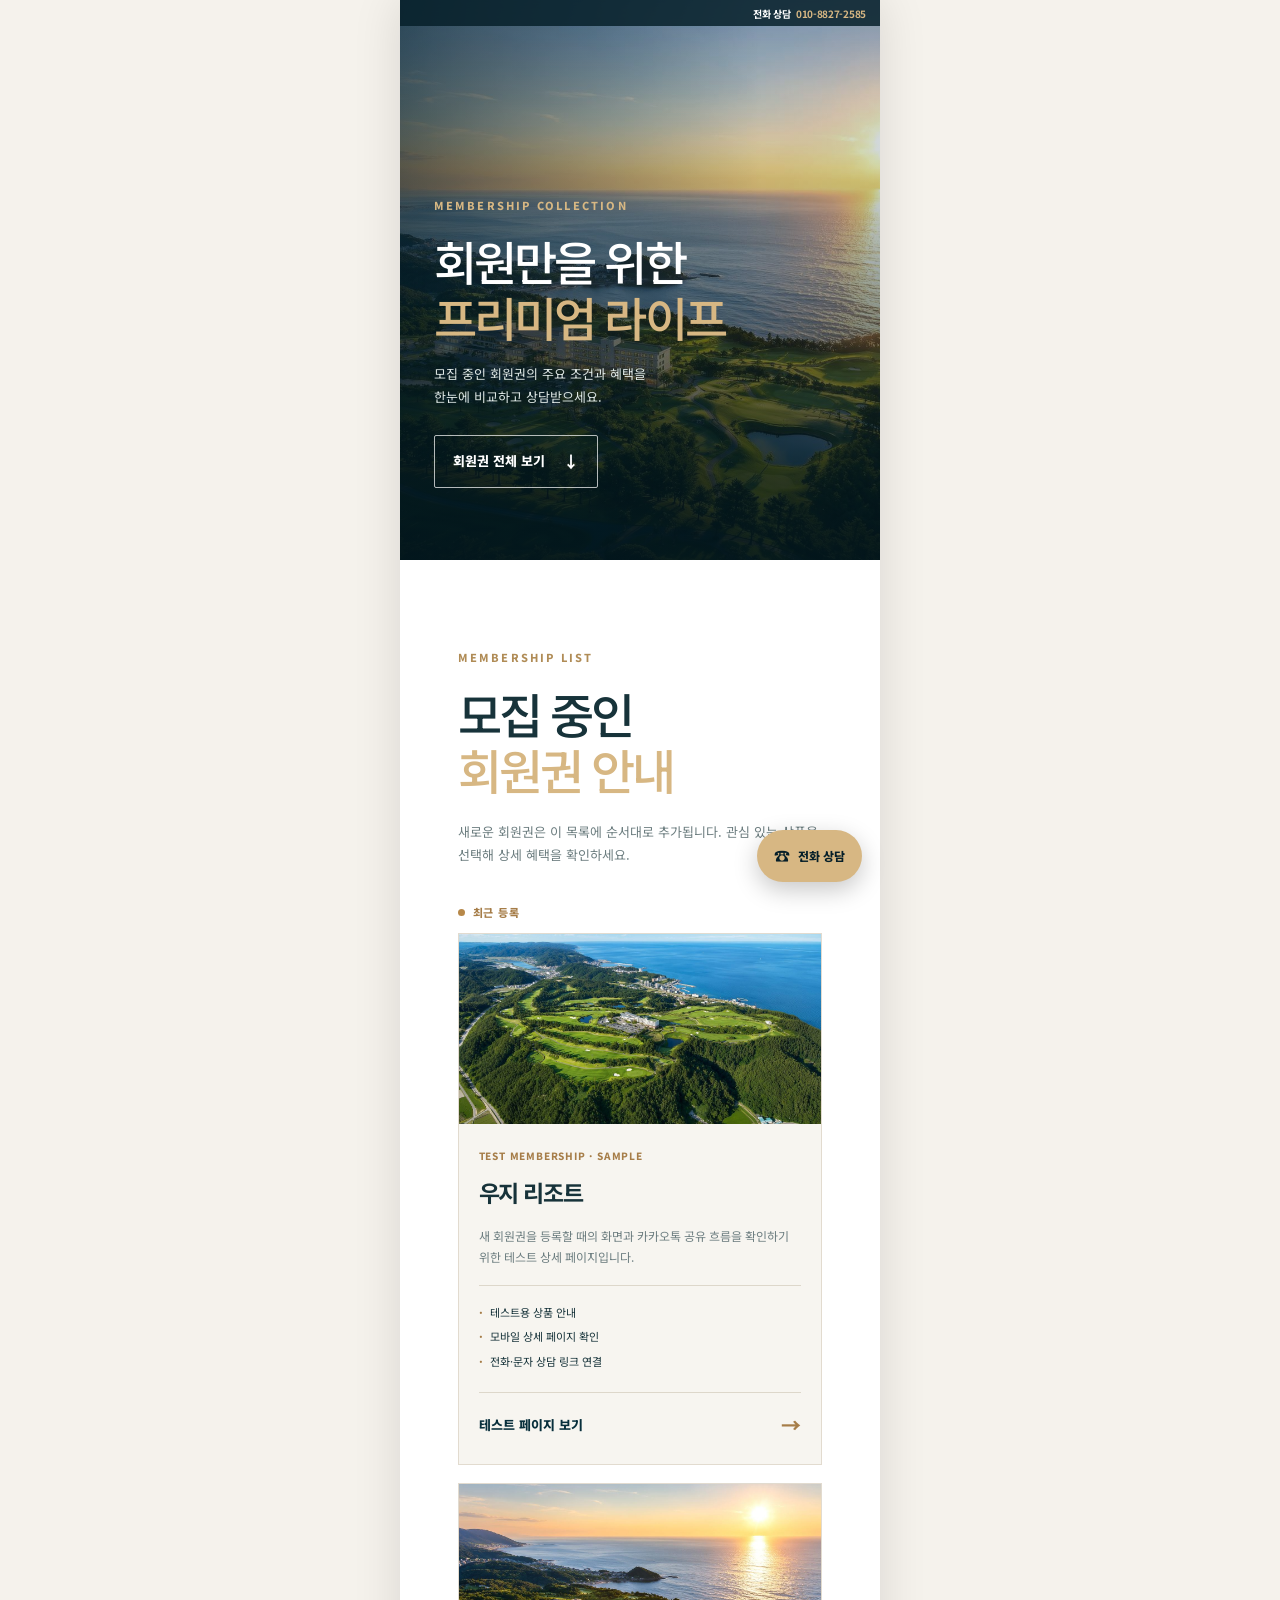
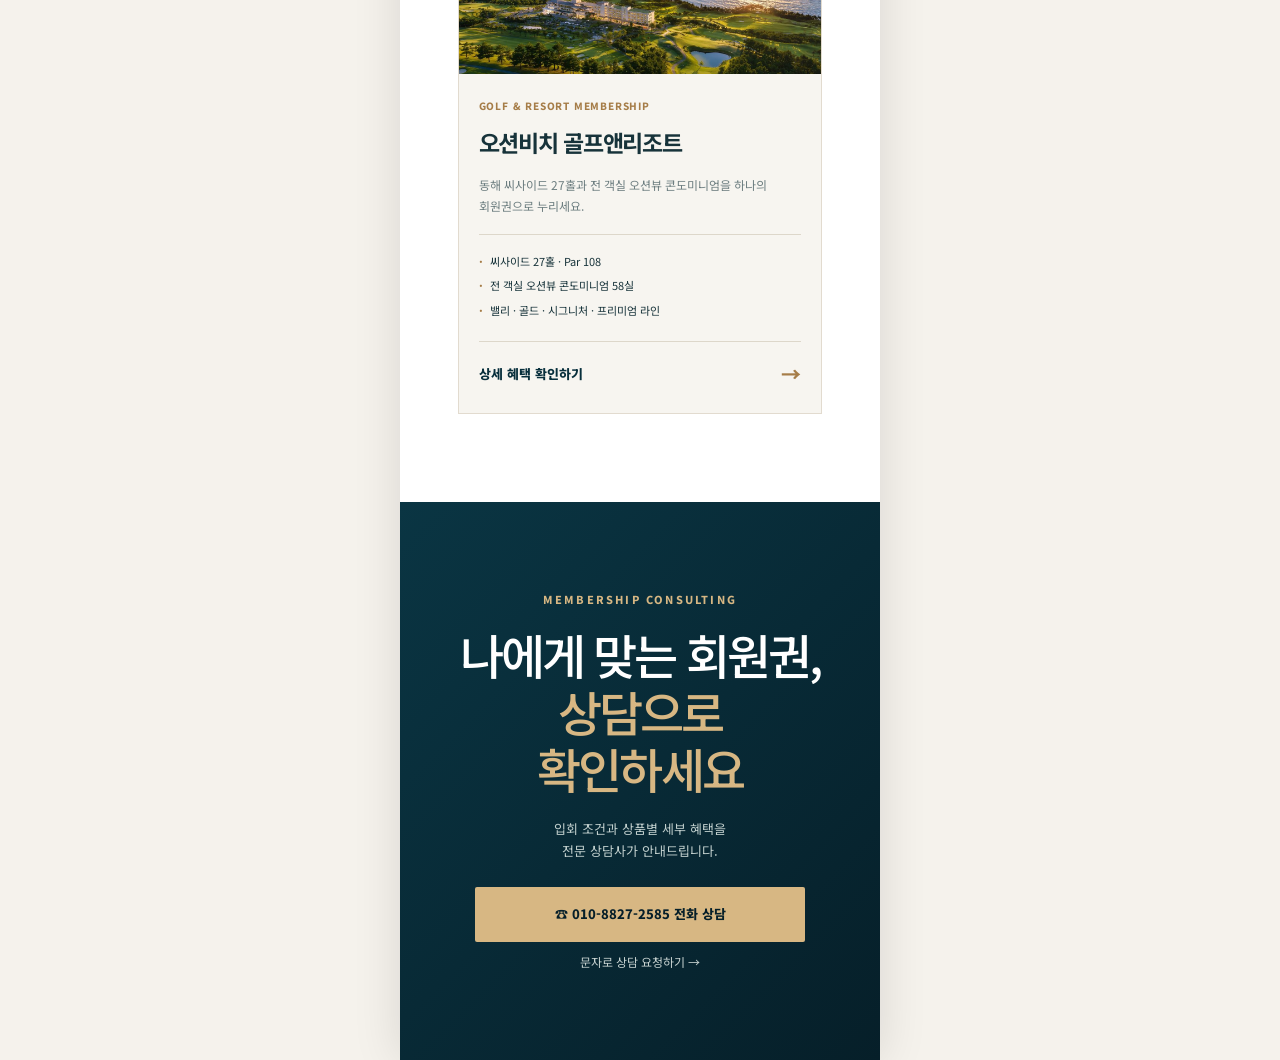
==== commit 4c84a976: "수정" ====
--- a/index.html
+++ b/index.html
@@ -20,9 +20,8 @@
   <link rel="stylesheet" href="responsive.css" />
   <link rel="stylesheet" href="catalog.css" />
 </head>
-<body class="catalog-page">
+<body class="catalog-page catalog-index">
   <header class="topbar catalog-topbar">
-    <a class="brand" href="./" aria-label="회원권 전체 목록"><img src="assets/logo.webp" alt="Ocean Beach Golf & Resort" /></a>
     <a class="top-call" href="tel:01088272585">전화 상담 <span>010-8827-2585</span></a>
   </header>
   <main>
@@ -44,7 +43,6 @@
     </section>
     <section class="catalog-callout section-pad"><p class="eyebrow light">MEMBERSHIP CONSULTING</p><h2>나에게 맞는 회원권,<br /><em>상담으로 확인하세요</em></h2><p>입회 조건과 상품별 세부 혜택을<br />전문 상담사가 안내드립니다.</p><a class="button button-gold" href="tel:01088272585">☎ 010-8827-2585 전화 상담</a><a class="sms-link" href="sms:01088272585?body=오션비치 회원권 상담 요청드립니다.">문자로 상담 요청하기 →</a></section>
   </main>
-  <footer><img src="assets/logo.webp" alt="Ocean Beach Golf & Resort" /><p>㈜오션비치 · 경상북도 영덕군 강구면 동해대로 4265-43</p><small>본 페이지는 ㈜오션비치 콘도회원권 판매대행 안내이며, 모집 조건과 혜택은 회칙 및 규정에 따릅니다.</small></footer>
   <a class="floating-call" href="tel:01088272585" aria-label="전화 상담">☎ <span>전화 상담</span></a>
 </body>
 </html>
--- a/catalog.css
+++ b/catalog.css
@@ -1 +1 @@
-.catalog-page .topbar{background:rgba(6,31,41,.84)}.catalog-hero{height:560px;position:relative;display:flex;align-items:flex-end;overflow:hidden;color:#fff}.catalog-hero-image{position:absolute;inset:0;background:url('assets/ob-aerial.jpg') center/cover}.wooji-hero .catalog-hero-image{background-image:url('assets/ob-course.jpg')}.catalog-hero-shade{position:absolute;inset:0;background:linear-gradient(0deg,rgba(2,22,29,.92),rgba(3,38,47,.18) 70%),linear-gradient(90deg,rgba(3,25,32,.58),transparent 75%)}.catalog-hero-copy{position:relative;z-index:1;padding:0 7% 15%;width:100%}.catalog-hero-copy h1{font-size:clamp(36px,8vw,47px);margin-bottom:18px}.catalog-hero-copy>p:not(.eyebrow){font-size:13px;line-height:1.8;color:#dfe8e6}.catalog-hero-copy .button{margin-top:13px}.catalog-hero-copy .button span{font-size:16px}.catalog-list{background:#fff}.latest-label{display:flex;align-items:center;gap:8px;margin:36px 0 12px;color:#a67d48;font-size:11px;font-weight:800;letter-spacing:.08em}.latest-label span{width:7px;height:7px;border-radius:50%;background:#b78849}.membership-item{overflow:hidden;background:#f7f5f0;border:1px solid #e2dbcf}.membership-item+.membership-item{margin-top:18px}.membership-item img{width:100%;height:190px;object-fit:cover}.membership-item-copy{padding:23px 20px 22px}.item-category{margin-bottom:9px;color:#a67d48;font-size:10px;font-weight:800;letter-spacing:.08em}.membership-item h3{margin-bottom:12px;font-size:23px;letter-spacing:-.05em}.membership-item-copy>p:not(.item-category){color:var(--muted);font-size:12px;line-height:1.75}.membership-item ul{margin:18px 0;padding:14px 0 0;list-style:none;border-top:1px solid #ddd7ca}.membership-item li{position:relative;padding:3px 0 3px 11px;color:var(--ink);font-size:11px}.membership-item li:before{content:'·';position:absolute;left:0;color:#a67d48;font-weight:800}.item-link{display:flex;align-items:center;justify-content:space-between;padding-top:15px;border-top:1px solid #ddd7ca;color:var(--navy);font-size:13px;font-weight:800}.item-link span{font-size:20px;color:#a67d48}.catalog-callout{background:linear-gradient(135deg,#0a3543,#061f29);color:#fff;text-align:center}.catalog-callout p:not(.eyebrow){color:#c2d0ce;font-size:13px}.catalog-callout .button{display:flex;width:100%;max-width:330px;margin:25px auto 10px}.catalog-callout .sms-link{display:block;color:#c8d3d1;font-size:12px}@media(max-width:360px){.catalog-hero-copy h1{font-size:34px}.membership-item h3{font-size:21px}}
+.catalog-page .topbar{background:rgba(6,31,41,.84)}.catalog-index .catalog-topbar{height:26px;justify-content:flex-end;padding:0 14px}.catalog-index .top-call{font-size:10px}.catalog-hero{height:560px;position:relative;display:flex;align-items:flex-end;overflow:hidden;color:#fff}.catalog-hero-image{position:absolute;inset:0;background:url('assets/ob-aerial.jpg') center/cover}.wooji-hero .catalog-hero-image{background-image:url('assets/ob-course.jpg')}.catalog-hero-shade{position:absolute;inset:0;background:linear-gradient(0deg,rgba(2,22,29,.92),rgba(3,38,47,.18) 70%),linear-gradient(90deg,rgba(3,25,32,.58),transparent 75%)}.catalog-hero-copy{position:relative;z-index:1;padding:0 7% 15%;width:100%}.catalog-hero-copy h1{font-size:clamp(36px,8vw,47px);margin-bottom:18px}.catalog-hero-copy>p:not(.eyebrow){font-size:13px;line-height:1.8;color:#dfe8e6}.catalog-hero-copy .button{margin-top:13px}.catalog-hero-copy .button span{font-size:16px}.catalog-list{background:#fff}.latest-label{display:flex;align-items:center;gap:8px;margin:36px 0 12px;color:#a67d48;font-size:11px;font-weight:800;letter-spacing:.08em}.latest-label span{width:7px;height:7px;border-radius:50%;background:#b78849}.membership-item{overflow:hidden;background:#f7f5f0;border:1px solid #e2dbcf}.membership-item+.membership-item{margin-top:18px}.membership-item img{width:100%;height:190px;object-fit:cover}.membership-item-copy{padding:23px 20px 22px}.item-category{margin-bottom:9px;color:#a67d48;font-size:10px;font-weight:800;letter-spacing:.08em}.membership-item h3{margin-bottom:12px;font-size:23px;letter-spacing:-.05em}.membership-item-copy>p:not(.item-category){color:var(--muted);font-size:12px;line-height:1.75}.membership-item ul{margin:18px 0;padding:14px 0 0;list-style:none;border-top:1px solid #ddd7ca}.membership-item li{position:relative;padding:3px 0 3px 11px;color:var(--ink);font-size:11px}.membership-item li:before{content:'·';position:absolute;left:0;color:#a67d48;font-weight:800}.item-link{display:flex;align-items:center;justify-content:space-between;padding-top:15px;border-top:1px solid #ddd7ca;color:var(--navy);font-size:13px;font-weight:800}.item-link span{font-size:20px;color:#a67d48}.catalog-callout{background:linear-gradient(135deg,#0a3543,#061f29);color:#fff;text-align:center}.catalog-callout p:not(.eyebrow){color:#c2d0ce;font-size:13px}.catalog-callout .button{display:flex;width:100%;max-width:330px;margin:25px auto 10px}.catalog-callout .sms-link{display:block;color:#c8d3d1;font-size:12px}@media(max-width:360px){.catalog-hero-copy h1{font-size:34px}.membership-item h3{font-size:21px}}
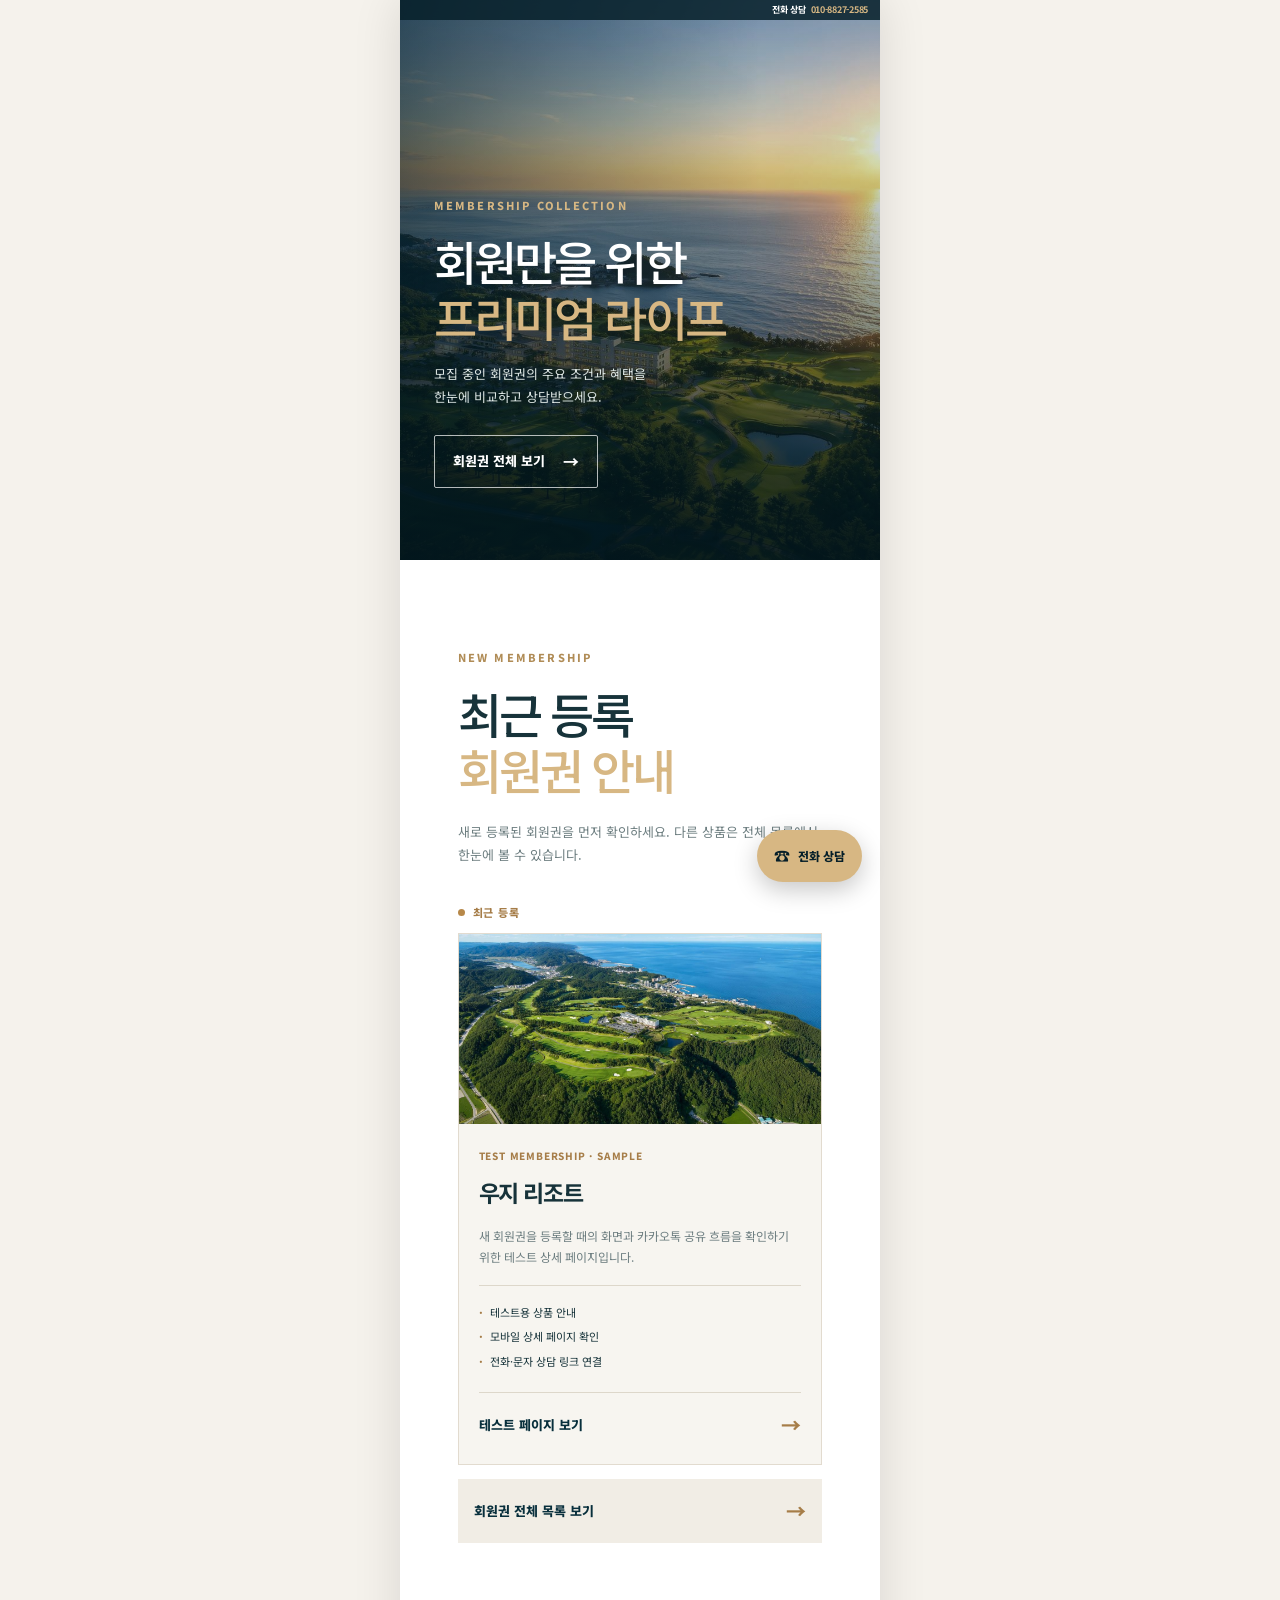
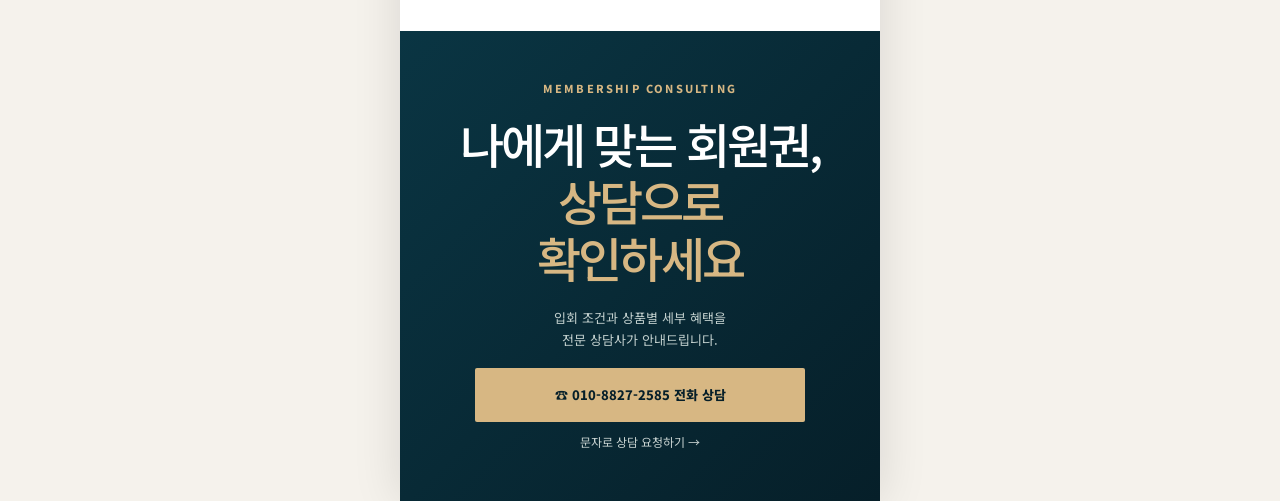
==== commit 43b5efec: "수정" ====
--- a/index.html
+++ b/index.html
@@ -4,15 +4,15 @@
   <meta charset="utf-8" />
   <meta name="viewport" content="width=device-width, initial-scale=1, viewport-fit=cover" />
   <meta name="theme-color" content="#082f3c" />
-  <meta name="description" content="프리미엄 골프·리조트 회원권 전체 목록과 신규 모집 안내" />
+  <meta name="description" content="우지 리조트 신규 회원권 안내｜모집 조건과 상담 방법을 확인하세요." />
   <meta property="og:type" content="website" />
-  <meta property="og:site_name" content="프리미엄 회원권 안내" />
-  <meta property="og:title" content="프리미엄 회원권 | 전체 안내" />
-  <meta property="og:description" content="현재 모집 중인 회원권과 주요 혜택을 한눈에 확인하세요." />
-  <meta property="og:image" content="assets/ob-aerial.jpg" />
-  <meta property="og:image:alt" content="동해를 바라보는 오션비치 골프앤리조트" />
+  <meta property="og:site_name" content="신규 회원권 안내" />
+  <meta property="og:title" content="우지 리조트｜신규 회원권 안내" />
+  <meta property="og:description" content="새롭게 등록된 우지 리조트 회원권을 확인하세요. 상세 혜택과 상담 방법을 안내드립니다." />
+  <meta property="og:image" content="assets/ob-course.jpg" />
+  <meta property="og:image:alt" content="우지 리조트 신규 회원권 안내" />
   <meta name="twitter:card" content="summary_large_image" />
-  <title>회원권 전체 안내 | 프리미엄 회원권</title>
+  <title>우지 리조트 | 신규 회원권 안내</title>
   <link rel="preconnect" href="https://fonts.googleapis.com" />
   <link rel="preconnect" href="https://fonts.gstatic.com" crossorigin />
   <link href="https://fonts.googleapis.com/css2?family=Noto+Sans+KR:wght@400;500;600;700;800&family=Playfair+Display:wght@600;700&display=swap" rel="stylesheet" />
@@ -27,19 +27,16 @@
   <main>
     <section class="catalog-hero">
       <div class="catalog-hero-image"></div><div class="catalog-hero-shade"></div>
-      <div class="catalog-hero-copy"><p class="eyebrow light">MEMBERSHIP COLLECTION</p><h1>회원만을 위한<br /><em>프리미엄 라이프</em></h1><p>모집 중인 회원권의 주요 조건과 혜택을<br />한눈에 비교하고 상담받으세요.</p><a class="button button-light" href="#membership-list">회원권 전체 보기 <span>↓</span></a></div>
+      <div class="catalog-hero-copy"><p class="eyebrow light">MEMBERSHIP COLLECTION</p><h1>회원만을 위한<br /><em>프리미엄 라이프</em></h1><p>모집 중인 회원권의 주요 조건과 혜택을<br />한눈에 비교하고 상담받으세요.</p><a class="button button-light" href="memberships/">회원권 전체 보기 <span>→</span></a></div>
     </section>
     <section id="membership-list" class="catalog-list section-pad">
-      <p class="eyebrow">MEMBERSHIP LIST</p><h2>모집 중인<br /><em>회원권 안내</em></h2><p class="body-copy">새로운 회원권은 이 목록에 순서대로 추가됩니다. 관심 있는 상품을 선택해 상세 혜택을 확인하세요.</p>
+      <p class="eyebrow">NEW MEMBERSHIP</p><h2>최근 등록<br /><em>회원권 안내</em></h2><p class="body-copy">새로 등록된 회원권을 먼저 확인하세요. 다른 상품은 전체 목록에서 한눈에 볼 수 있습니다.</p>
       <p class="latest-label"><span></span> 최근 등록</p>
       <article class="membership-item is-latest">
         <img src="assets/ob-course.jpg" alt="우지 리조트 테스트 이미지" />
         <div class="membership-item-copy"><p class="item-category">TEST MEMBERSHIP · SAMPLE</p><h3>우지 리조트</h3><p>새 회원권을 등록할 때의 화면과 카카오톡 공유 흐름을 확인하기 위한 테스트 상세 페이지입니다.</p><ul><li>테스트용 상품 안내</li><li>모바일 상세 페이지 확인</li><li>전화·문자 상담 링크 연결</li></ul><a class="item-link" href="wooji/">테스트 페이지 보기 <span>→</span></a></div>
       </article>
-      <article class="membership-item">
-        <img src="assets/ob-aerial.jpg" alt="오션비치 골프앤리조트 전경" />
-        <div class="membership-item-copy"><p class="item-category">GOLF &amp; RESORT MEMBERSHIP</p><h3>오션비치 골프앤리조트</h3><p>동해 씨사이드 27홀과 전 객실 오션뷰 콘도미니엄을 하나의 회원권으로 누리세요.</p><ul><li>씨사이드 27홀 · Par 108</li><li>전 객실 오션뷰 콘도미니엄 58실</li><li>밸리 · 골드 · 시그니처 · 프리미엄 라인</li></ul><a class="item-link" href="oceanbeach/">상세 혜택 확인하기 <span>→</span></a></div>
-      </article>
+      <a class="item-link catalog-all-link" href="memberships/">회원권 전체 목록 보기 <span>→</span></a>
     </section>
     <section class="catalog-callout section-pad"><p class="eyebrow light">MEMBERSHIP CONSULTING</p><h2>나에게 맞는 회원권,<br /><em>상담으로 확인하세요</em></h2><p>입회 조건과 상품별 세부 혜택을<br />전문 상담사가 안내드립니다.</p><a class="button button-gold" href="tel:01088272585">☎ 010-8827-2585 전화 상담</a><a class="sms-link" href="sms:01088272585?body=오션비치 회원권 상담 요청드립니다.">문자로 상담 요청하기 →</a></section>
   </main>
--- a/catalog.css
+++ b/catalog.css
@@ -1 +1 @@
-.catalog-page .topbar{background:rgba(6,31,41,.84)}.catalog-index .catalog-topbar{height:26px;justify-content:flex-end;padding:0 14px}.catalog-index .top-call{font-size:10px}.catalog-hero{height:560px;position:relative;display:flex;align-items:flex-end;overflow:hidden;color:#fff}.catalog-hero-image{position:absolute;inset:0;background:url('assets/ob-aerial.jpg') center/cover}.wooji-hero .catalog-hero-image{background-image:url('assets/ob-course.jpg')}.catalog-hero-shade{position:absolute;inset:0;background:linear-gradient(0deg,rgba(2,22,29,.92),rgba(3,38,47,.18) 70%),linear-gradient(90deg,rgba(3,25,32,.58),transparent 75%)}.catalog-hero-copy{position:relative;z-index:1;padding:0 7% 15%;width:100%}.catalog-hero-copy h1{font-size:clamp(36px,8vw,47px);margin-bottom:18px}.catalog-hero-copy>p:not(.eyebrow){font-size:13px;line-height:1.8;color:#dfe8e6}.catalog-hero-copy .button{margin-top:13px}.catalog-hero-copy .button span{font-size:16px}.catalog-list{background:#fff}.latest-label{display:flex;align-items:center;gap:8px;margin:36px 0 12px;color:#a67d48;font-size:11px;font-weight:800;letter-spacing:.08em}.latest-label span{width:7px;height:7px;border-radius:50%;background:#b78849}.membership-item{overflow:hidden;background:#f7f5f0;border:1px solid #e2dbcf}.membership-item+.membership-item{margin-top:18px}.membership-item img{width:100%;height:190px;object-fit:cover}.membership-item-copy{padding:23px 20px 22px}.item-category{margin-bottom:9px;color:#a67d48;font-size:10px;font-weight:800;letter-spacing:.08em}.membership-item h3{margin-bottom:12px;font-size:23px;letter-spacing:-.05em}.membership-item-copy>p:not(.item-category){color:var(--muted);font-size:12px;line-height:1.75}.membership-item ul{margin:18px 0;padding:14px 0 0;list-style:none;border-top:1px solid #ddd7ca}.membership-item li{position:relative;padding:3px 0 3px 11px;color:var(--ink);font-size:11px}.membership-item li:before{content:'·';position:absolute;left:0;color:#a67d48;font-weight:800}.item-link{display:flex;align-items:center;justify-content:space-between;padding-top:15px;border-top:1px solid #ddd7ca;color:var(--navy);font-size:13px;font-weight:800}.item-link span{font-size:20px;color:#a67d48}.catalog-callout{background:linear-gradient(135deg,#0a3543,#061f29);color:#fff;text-align:center}.catalog-callout p:not(.eyebrow){color:#c2d0ce;font-size:13px}.catalog-callout .button{display:flex;width:100%;max-width:330px;margin:25px auto 10px}.catalog-callout .sms-link{display:block;color:#c8d3d1;font-size:12px}@media(max-width:360px){.catalog-hero-copy h1{font-size:34px}.membership-item h3{font-size:21px}}
+.catalog-page .topbar{background:rgba(6,31,41,.84)}.catalog-index .catalog-topbar{height:20px;justify-content:flex-end;padding:0 12px}.catalog-index .top-call{font-size:9px}.catalog-index .catalog-callout{padding-top:48px;padding-bottom:48px}.catalog-index .catalog-callout .button{margin-top:17px}.catalog-hero{height:560px;position:relative;display:flex;align-items:flex-end;overflow:hidden;color:#fff}.catalog-hero-image{position:absolute;inset:0;background:url('assets/ob-aerial.jpg') center/cover}.wooji-hero .catalog-hero-image{background-image:url('assets/ob-course.jpg')}.catalog-hero-shade{position:absolute;inset:0;background:linear-gradient(0deg,rgba(2,22,29,.92),rgba(3,38,47,.18) 70%),linear-gradient(90deg,rgba(3,25,32,.58),transparent 75%)}.catalog-hero-copy{position:relative;z-index:1;padding:0 7% 15%;width:100%}.catalog-hero-copy h1{font-size:clamp(36px,8vw,47px);margin-bottom:18px}.catalog-hero-copy>p:not(.eyebrow){font-size:13px;line-height:1.8;color:#dfe8e6}.catalog-hero-copy .button{margin-top:13px}.catalog-hero-copy .button span{font-size:16px}.catalog-list{background:#fff}.latest-label{display:flex;align-items:center;gap:8px;margin:36px 0 12px;color:#a67d48;font-size:11px;font-weight:800;letter-spacing:.08em}.latest-label span{width:7px;height:7px;border-radius:50%;background:#b78849}.membership-item{overflow:hidden;background:#f7f5f0;border:1px solid #e2dbcf}.membership-item+.membership-item{margin-top:18px}.membership-item img{width:100%;height:190px;object-fit:cover}.membership-item-copy{padding:23px 20px 22px}.item-category{margin-bottom:9px;color:#a67d48;font-size:10px;font-weight:800;letter-spacing:.08em}.membership-item h3{margin-bottom:12px;font-size:23px;letter-spacing:-.05em}.membership-item-copy>p:not(.item-category){color:var(--muted);font-size:12px;line-height:1.75}.membership-item ul{margin:18px 0;padding:14px 0 0;list-style:none;border-top:1px solid #ddd7ca}.membership-item li{position:relative;padding:3px 0 3px 11px;color:var(--ink);font-size:11px}.membership-item li:before{content:'·';position:absolute;left:0;color:#a67d48;font-weight:800}.item-link{display:flex;align-items:center;justify-content:space-between;padding-top:15px;border-top:1px solid #ddd7ca;color:var(--navy);font-size:13px;font-weight:800}.item-link span{font-size:20px;color:#a67d48}.catalog-all-link{margin-top:14px;border-top:0;background:#f1ede5;padding:15px 16px}.catalog-callout{background:linear-gradient(135deg,#0a3543,#061f29);color:#fff;text-align:center}.catalog-callout p:not(.eyebrow){color:#c2d0ce;font-size:13px}.catalog-callout .button{display:flex;width:100%;max-width:330px;margin:25px auto 10px}.catalog-callout .sms-link{display:block;color:#c8d3d1;font-size:12px}@media(max-width:360px){.catalog-hero-copy h1{font-size:34px}.membership-item h3{font-size:21px}}
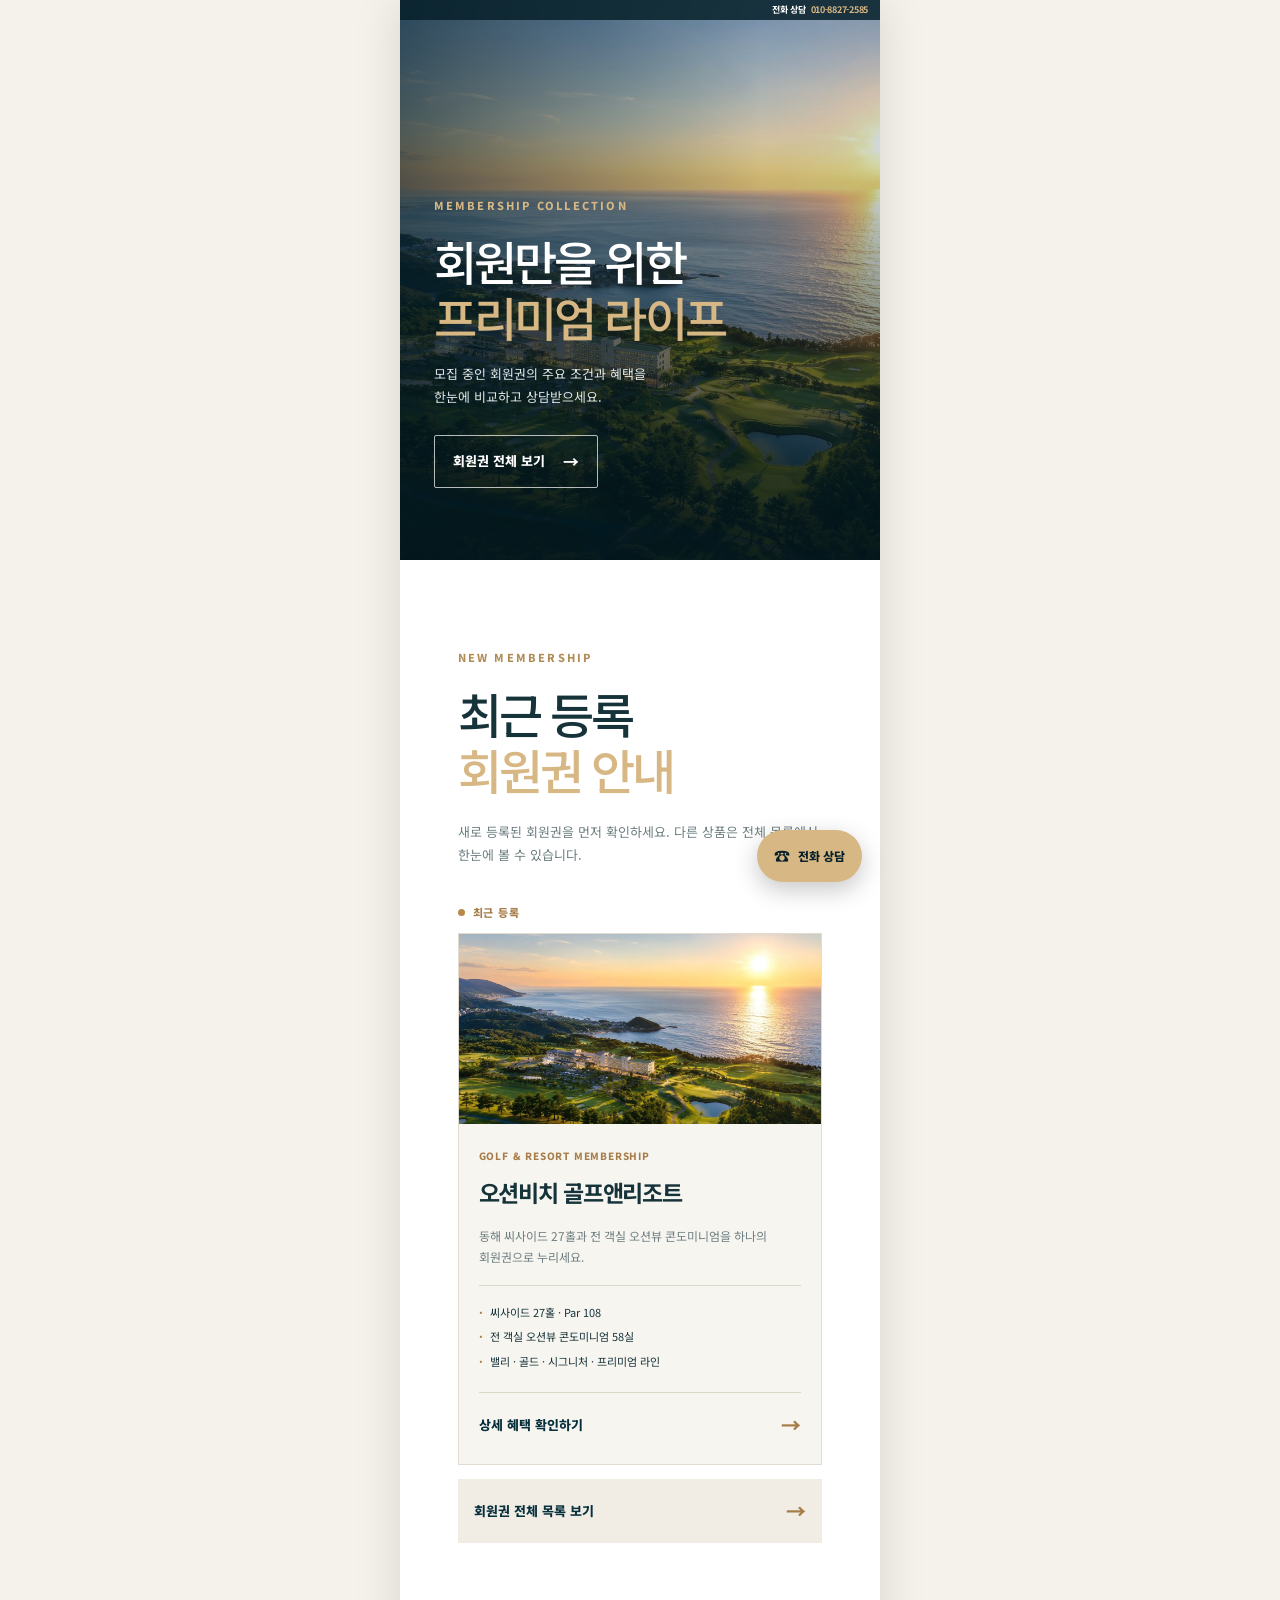
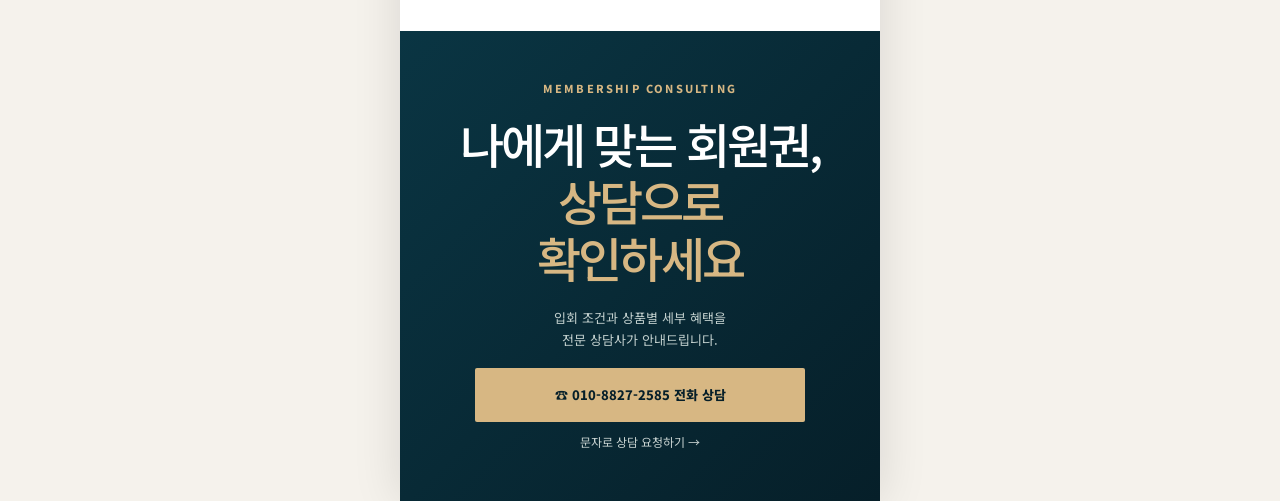
==== commit 7fd4eea1: "수정" ====
--- a/index.html
+++ b/index.html
@@ -4,15 +4,15 @@
   <meta charset="utf-8" />
   <meta name="viewport" content="width=device-width, initial-scale=1, viewport-fit=cover" />
   <meta name="theme-color" content="#082f3c" />
-  <meta name="description" content="우지 리조트 신규 회원권 안내｜모집 조건과 상담 방법을 확인하세요." />
+  <meta name="description" content="신규 회원권 안내｜모집 조건과 상담 방법을 확인하세요." />
   <meta property="og:type" content="website" />
   <meta property="og:site_name" content="신규 회원권 안내" />
-  <meta property="og:title" content="우지 리조트｜신규 회원권 안내" />
-  <meta property="og:description" content="새롭게 등록된 우지 리조트 회원권을 확인하세요. 상세 혜택과 상담 방법을 안내드립니다." />
+  <meta property="og:title" content="신규 회원권 안내" />
+  <meta property="og:description" content="새롭게 등록된 회원권의 상세 혜택과 상담 방법을 안내드립니다." />
   <meta property="og:image" content="assets/ob-course.jpg" />
-  <meta property="og:image:alt" content="우지 리조트 신규 회원권 안내" />
+  <meta property="og:image:alt" content="신규 회원권 안내" />
   <meta name="twitter:card" content="summary_large_image" />
-  <title>우지 리조트 | 신규 회원권 안내</title>
+  <title>신규 회원권 안내</title>
   <link rel="preconnect" href="https://fonts.googleapis.com" />
   <link rel="preconnect" href="https://fonts.gstatic.com" crossorigin />
   <link href="https://fonts.googleapis.com/css2?family=Noto+Sans+KR:wght@400;500;600;700;800&family=Playfair+Display:wght@600;700&display=swap" rel="stylesheet" />
@@ -20,7 +20,7 @@
   <link rel="stylesheet" href="responsive.css" />
   <link rel="stylesheet" href="catalog.css" />
 </head>
-<body class="catalog-page catalog-index">
+<body class="catalog-page catalog-index" data-latest-sharing-page="true">
   <header class="topbar catalog-topbar">
     <a class="top-call" href="tel:01088272585">전화 상담 <span>010-8827-2585</span></a>
   </header>
@@ -32,14 +32,12 @@
     <section id="membership-list" class="catalog-list section-pad">
       <p class="eyebrow">NEW MEMBERSHIP</p><h2>최근 등록<br /><em>회원권 안내</em></h2><p class="body-copy">새로 등록된 회원권을 먼저 확인하세요. 다른 상품은 전체 목록에서 한눈에 볼 수 있습니다.</p>
       <p class="latest-label"><span></span> 최근 등록</p>
-      <article class="membership-item is-latest">
-        <img src="assets/ob-course.jpg" alt="우지 리조트 테스트 이미지" />
-        <div class="membership-item-copy"><p class="item-category">TEST MEMBERSHIP · SAMPLE</p><h3>우지 리조트</h3><p>새 회원권을 등록할 때의 화면과 카카오톡 공유 흐름을 확인하기 위한 테스트 상세 페이지입니다.</p><ul><li>테스트용 상품 안내</li><li>모바일 상세 페이지 확인</li><li>전화·문자 상담 링크 연결</li></ul><a class="item-link" href="wooji/">테스트 페이지 보기 <span>→</span></a></div>
-      </article>
+      <div data-membership-latest></div>
       <a class="item-link catalog-all-link" href="memberships/">회원권 전체 목록 보기 <span>→</span></a>
     </section>
     <section class="catalog-callout section-pad"><p class="eyebrow light">MEMBERSHIP CONSULTING</p><h2>나에게 맞는 회원권,<br /><em>상담으로 확인하세요</em></h2><p>입회 조건과 상품별 세부 혜택을<br />전문 상담사가 안내드립니다.</p><a class="button button-gold" href="tel:01088272585">☎ 010-8827-2585 전화 상담</a><a class="sms-link" href="sms:01088272585?body=오션비치 회원권 상담 요청드립니다.">문자로 상담 요청하기 →</a></section>
   </main>
   <a class="floating-call" href="tel:01088272585" aria-label="전화 상담">☎ <span>전화 상담</span></a>
+  <script src="membership-data.js"></script>
 </body>
 </html>
--- a/catalog.css
+++ b/catalog.css
@@ -1 +1 @@
-.catalog-page .topbar{background:rgba(6,31,41,.84)}.catalog-index .catalog-topbar{height:20px;justify-content:flex-end;padding:0 12px}.catalog-index .top-call{font-size:9px}.catalog-index .catalog-callout{padding-top:48px;padding-bottom:48px}.catalog-index .catalog-callout .button{margin-top:17px}.catalog-hero{height:560px;position:relative;display:flex;align-items:flex-end;overflow:hidden;color:#fff}.catalog-hero-image{position:absolute;inset:0;background:url('assets/ob-aerial.jpg') center/cover}.wooji-hero .catalog-hero-image{background-image:url('assets/ob-course.jpg')}.catalog-hero-shade{position:absolute;inset:0;background:linear-gradient(0deg,rgba(2,22,29,.92),rgba(3,38,47,.18) 70%),linear-gradient(90deg,rgba(3,25,32,.58),transparent 75%)}.catalog-hero-copy{position:relative;z-index:1;padding:0 7% 15%;width:100%}.catalog-hero-copy h1{font-size:clamp(36px,8vw,47px);margin-bottom:18px}.catalog-hero-copy>p:not(.eyebrow){font-size:13px;line-height:1.8;color:#dfe8e6}.catalog-hero-copy .button{margin-top:13px}.catalog-hero-copy .button span{font-size:16px}.catalog-list{background:#fff}.latest-label{display:flex;align-items:center;gap:8px;margin:36px 0 12px;color:#a67d48;font-size:11px;font-weight:800;letter-spacing:.08em}.latest-label span{width:7px;height:7px;border-radius:50%;background:#b78849}.membership-item{overflow:hidden;background:#f7f5f0;border:1px solid #e2dbcf}.membership-item+.membership-item{margin-top:18px}.membership-item img{width:100%;height:190px;object-fit:cover}.membership-item-copy{padding:23px 20px 22px}.item-category{margin-bottom:9px;color:#a67d48;font-size:10px;font-weight:800;letter-spacing:.08em}.membership-item h3{margin-bottom:12px;font-size:23px;letter-spacing:-.05em}.membership-item-copy>p:not(.item-category){color:var(--muted);font-size:12px;line-height:1.75}.membership-item ul{margin:18px 0;padding:14px 0 0;list-style:none;border-top:1px solid #ddd7ca}.membership-item li{position:relative;padding:3px 0 3px 11px;color:var(--ink);font-size:11px}.membership-item li:before{content:'·';position:absolute;left:0;color:#a67d48;font-weight:800}.item-link{display:flex;align-items:center;justify-content:space-between;padding-top:15px;border-top:1px solid #ddd7ca;color:var(--navy);font-size:13px;font-weight:800}.item-link span{font-size:20px;color:#a67d48}.catalog-all-link{margin-top:14px;border-top:0;background:#f1ede5;padding:15px 16px}.catalog-callout{background:linear-gradient(135deg,#0a3543,#061f29);color:#fff;text-align:center}.catalog-callout p:not(.eyebrow){color:#c2d0ce;font-size:13px}.catalog-callout .button{display:flex;width:100%;max-width:330px;margin:25px auto 10px}.catalog-callout .sms-link{display:block;color:#c8d3d1;font-size:12px}@media(max-width:360px){.catalog-hero-copy h1{font-size:34px}.membership-item h3{font-size:21px}}
+.catalog-page .topbar{background:rgba(6,31,41,.84)}.catalog-index .catalog-topbar{height:20px;justify-content:flex-end;padding:0 12px}.catalog-index .top-call{font-size:9px}.catalog-index .catalog-callout{padding-top:48px;padding-bottom:48px}.catalog-index .catalog-callout .button{margin-top:17px}.catalog-hero{height:560px;position:relative;display:flex;align-items:flex-end;overflow:hidden;color:#fff}.catalog-hero-image{position:absolute;inset:0;background:url('assets/ob-aerial.jpg') center/cover}.catalog-hero-shade{position:absolute;inset:0;background:linear-gradient(0deg,rgba(2,22,29,.92),rgba(3,38,47,.18) 70%),linear-gradient(90deg,rgba(3,25,32,.58),transparent 75%)}.catalog-hero-copy{position:relative;z-index:1;padding:0 7% 15%;width:100%}.catalog-hero-copy h1{font-size:clamp(36px,8vw,47px);margin-bottom:18px}.catalog-hero-copy>p:not(.eyebrow){font-size:13px;line-height:1.8;color:#dfe8e6}.catalog-hero-copy .button{margin-top:13px}.catalog-hero-copy .button span{font-size:16px}.catalog-list{background:#fff}.latest-label{display:flex;align-items:center;gap:8px;margin:36px 0 12px;color:#a67d48;font-size:11px;font-weight:800;letter-spacing:.08em}.latest-label span{width:7px;height:7px;border-radius:50%;background:#b78849}.membership-item{overflow:hidden;background:#f7f5f0;border:1px solid #e2dbcf}.membership-item+.membership-item{margin-top:18px}.membership-item img{width:100%;height:190px;object-fit:cover}.membership-item-copy{padding:23px 20px 22px}.item-category{margin-bottom:9px;color:#a67d48;font-size:10px;font-weight:800;letter-spacing:.08em}.membership-item h3{margin-bottom:12px;font-size:23px;letter-spacing:-.05em}.membership-item-copy>p:not(.item-category){color:var(--muted);font-size:12px;line-height:1.75}.membership-item ul{margin:18px 0;padding:14px 0 0;list-style:none;border-top:1px solid #ddd7ca}.membership-item li{position:relative;padding:3px 0 3px 11px;color:var(--ink);font-size:11px}.membership-item li:before{content:'·';position:absolute;left:0;color:#a67d48;font-weight:800}.item-link{display:flex;align-items:center;justify-content:space-between;padding-top:15px;border-top:1px solid #ddd7ca;color:var(--navy);font-size:13px;font-weight:800}.item-link span{font-size:20px;color:#a67d48}.catalog-all-link{margin-top:14px;border-top:0;background:#f1ede5;padding:15px 16px}.catalog-callout{background:linear-gradient(135deg,#0a3543,#061f29);color:#fff;text-align:center}.catalog-callout p:not(.eyebrow){color:#c2d0ce;font-size:13px}.catalog-callout .button{display:flex;width:100%;max-width:330px;margin:25px auto 10px}.catalog-callout .sms-link{display:block;color:#c8d3d1;font-size:12px}@media(max-width:360px){.catalog-hero-copy h1{font-size:34px}.membership-item h3{font-size:21px}}
